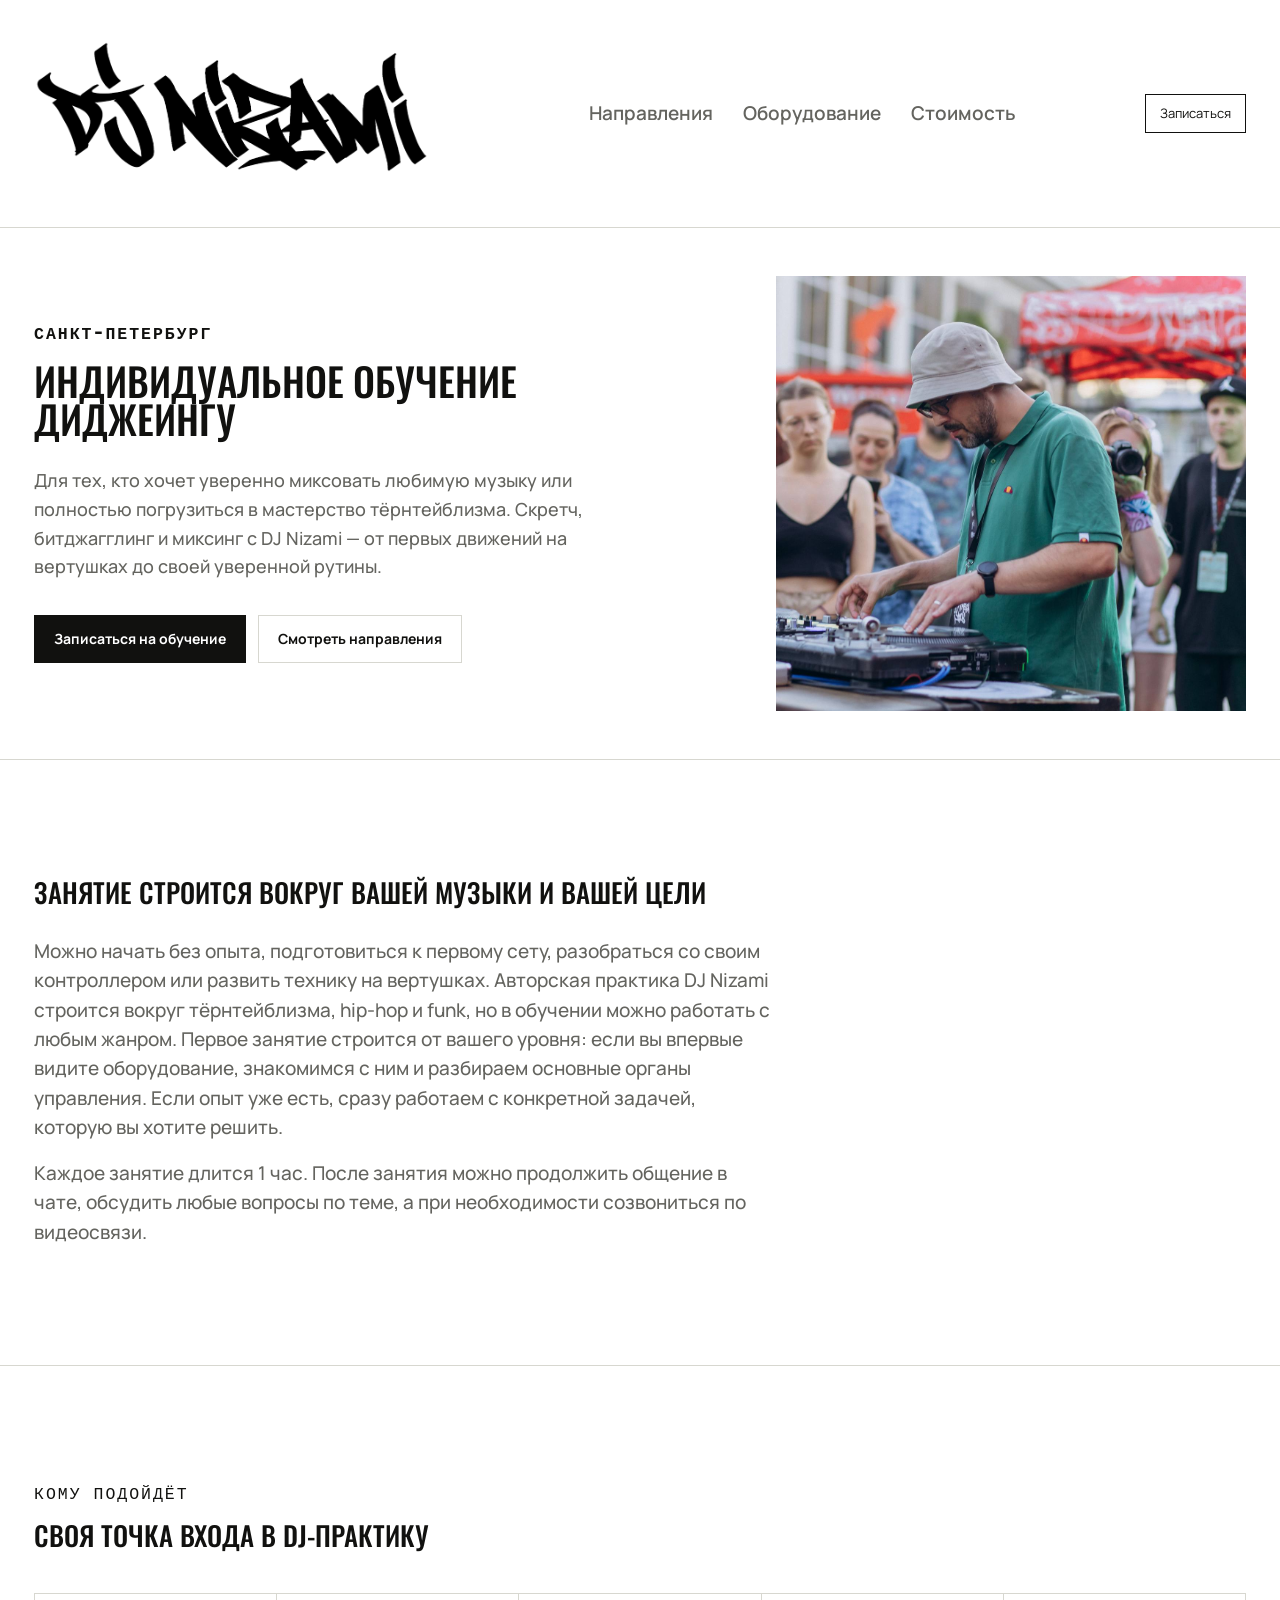
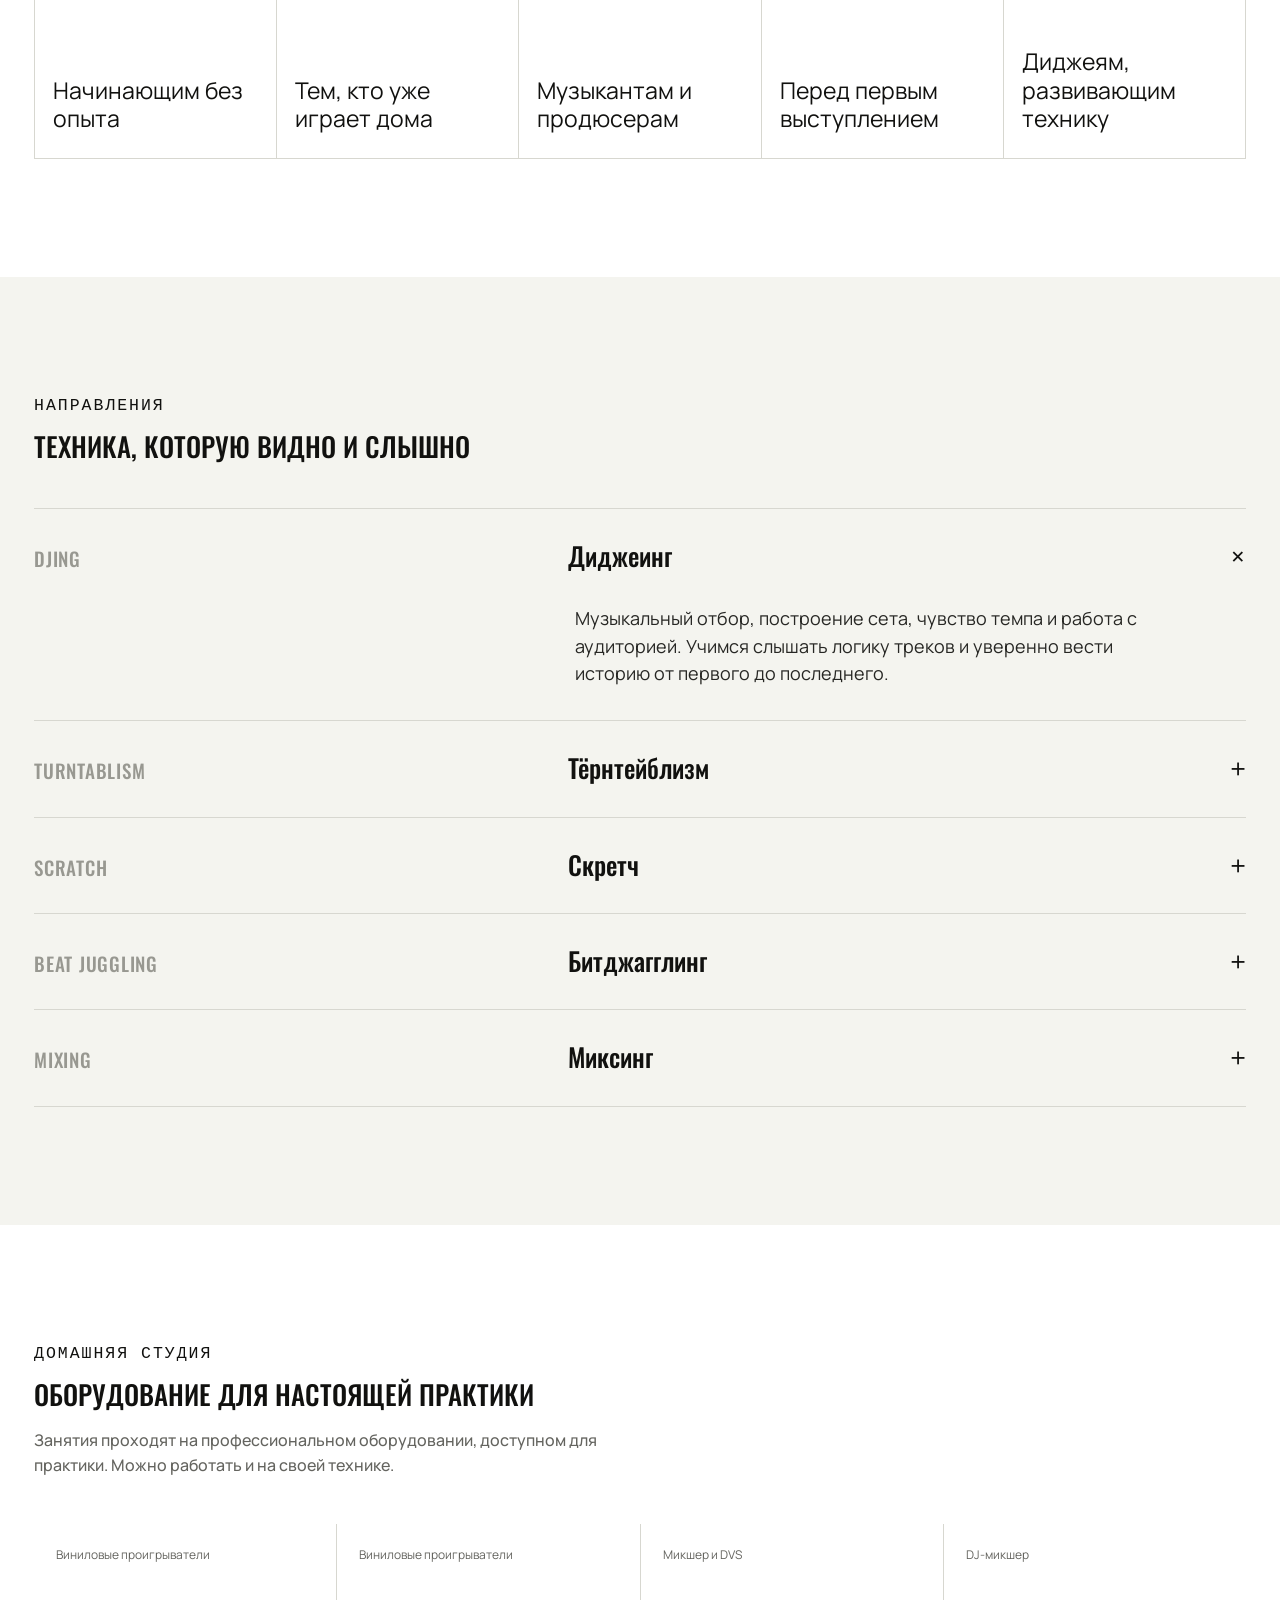
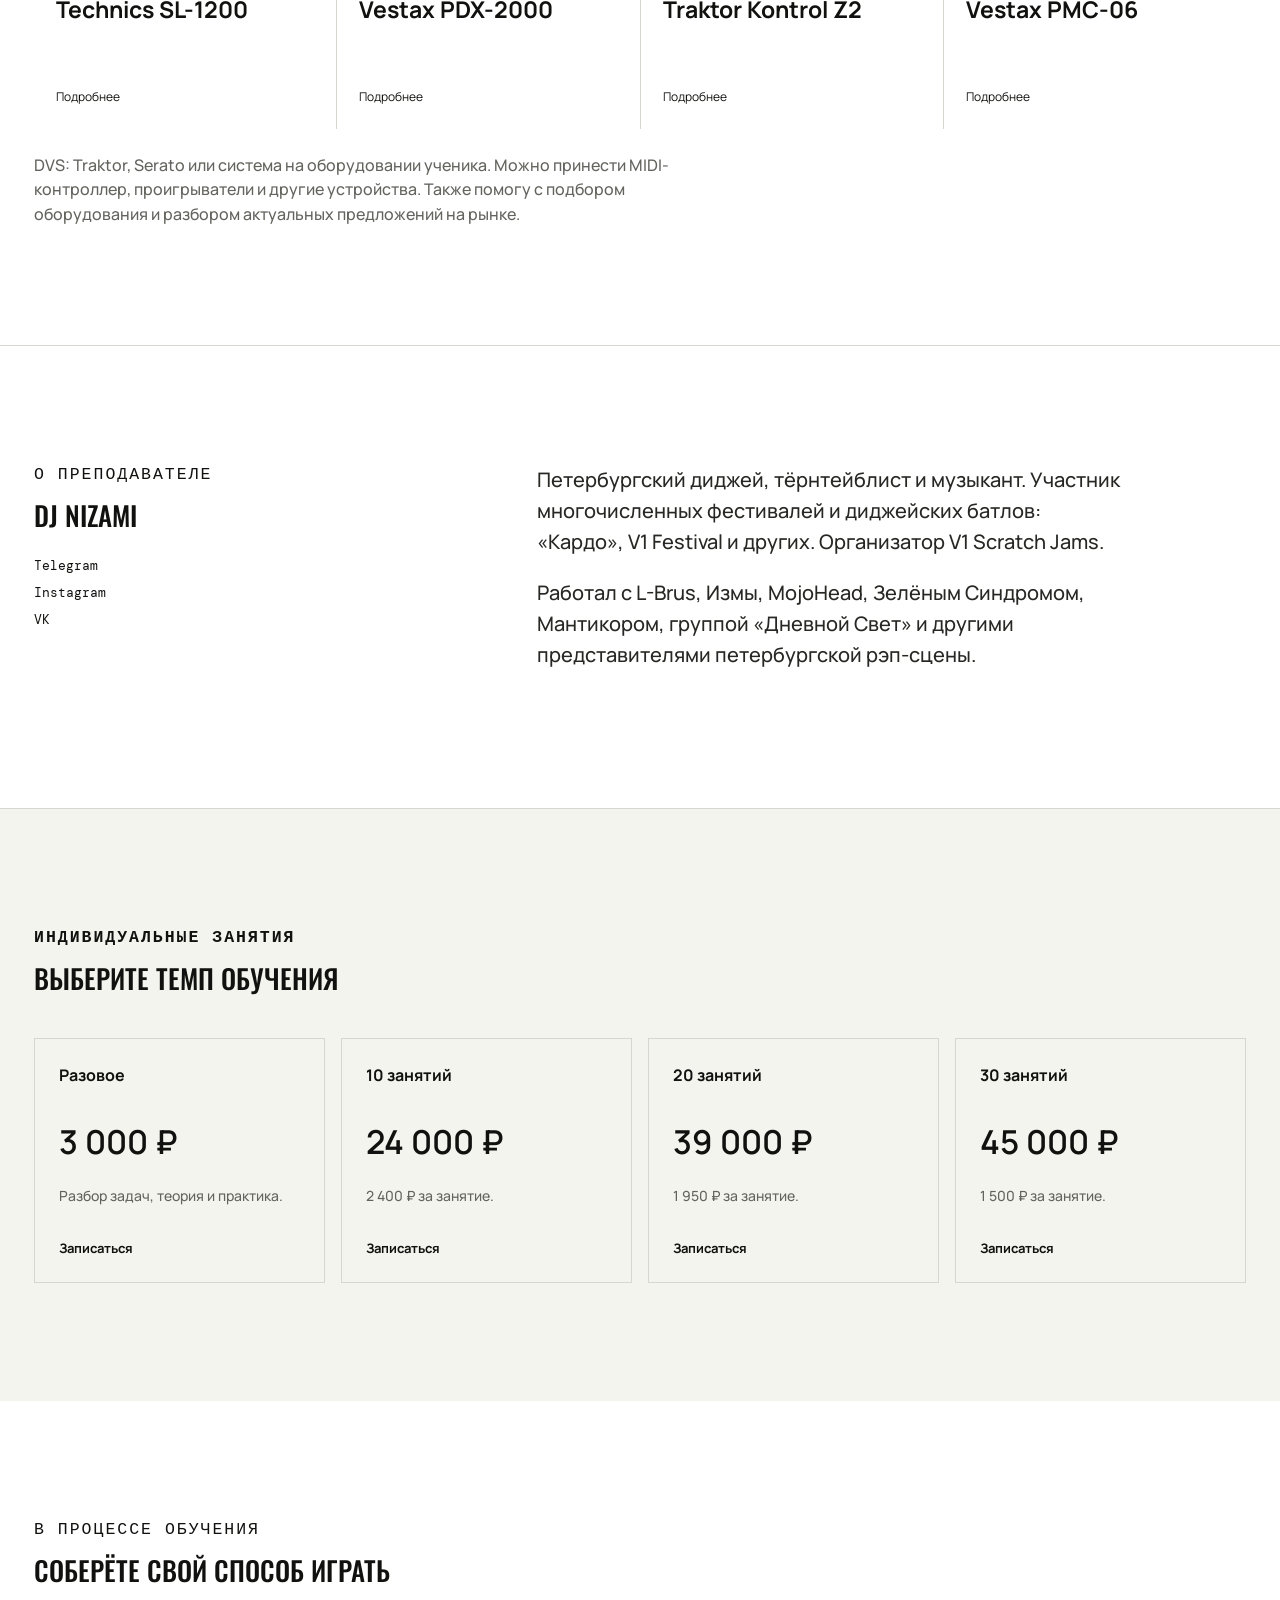
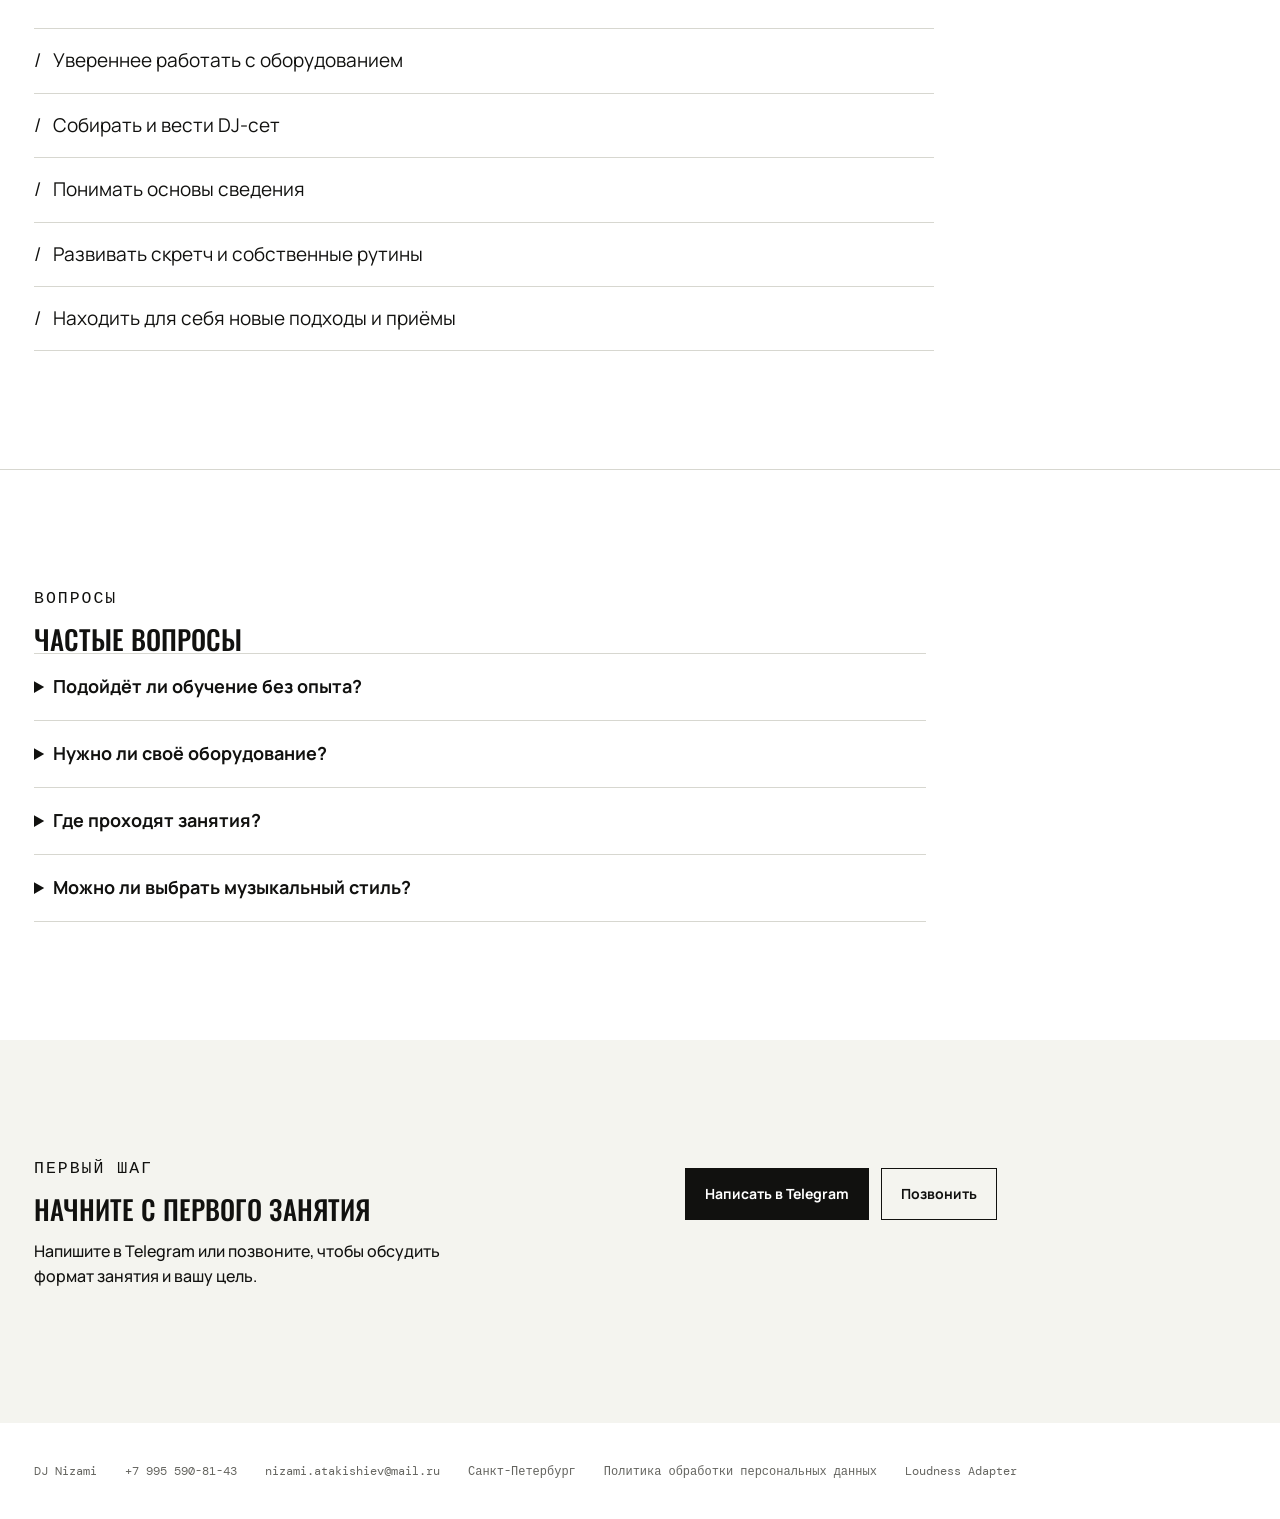
==== index.html @ 08cac877 "Automate Reg.ru deployment and simplify carousel" ====
<!doctype html>
<html lang="ru">
<head>
  <meta charset="utf-8">
  <meta name="viewport" content="width=device-width, initial-scale=1">
  <meta name="description" content="Индивидуальное обучение диджеингу в Санкт-Петербурге: тёрнтейблизм, скретч, битджагглинг и миксинг с DJ Nizami.">
  <link rel="canonical" href="https://djnizami.ru/">
  <link rel="icon" type="image/png" href="/assets/logo-transparent-black.png?v=20260716">
  <link rel="shortcut icon" type="image/png" href="/assets/logo-transparent-black.png?v=20260716">
  <link rel="apple-touch-icon" href="/assets/logo-transparent-black.png?v=20260716">
  <meta name="theme-color" content="#ffffff">
  <meta property="og:type" content="website">
  <meta property="og:locale" content="ru_RU">
  <meta property="og:site_name" content="DJ Nizami">
  <meta property="og:url" content="https://djnizami.ru/">
  <meta property="og:title" content="DJ Nizami — обучение диджеингу">
  <meta property="og:description" content="Индивидуальные занятия с профессионалом.">
  <meta property="og:image" content="https://djnizami.ru/assets/portrait-dj-nizami.jpg">
  <meta name="twitter:card" content="summary_large_image">
  <meta name="twitter:title" content="DJ Nizami — обучение диджеингу">
  <meta name="twitter:description" content="Индивидуальные занятия с профессионалом.">
  <meta name="twitter:image" content="https://djnizami.ru/assets/portrait-dj-nizami.jpg">
  <title>DJ Nizami — обучение диджеингу в Санкт-Петербурге</title>
  <script type="application/ld+json">
    {
      "@context": "https://schema.org",
      "@type": "LocalBusiness",
      "@id": "https://djnizami.ru/#business",
      "name": "DJ Nizami",
      "url": "https://djnizami.ru/",
      "image": "https://djnizami.ru/assets/portrait-dj-nizami.jpg",
      "logo": "https://djnizami.ru/assets/logo-transparent-black.png",
      "areaServed": {
        "@type": "City",
        "name": "\u0421\u0430\u043d\u043a\u0442-\u041f\u0435\u0442\u0435\u0440\u0431\u0443\u0440\u0433"
      },
      "description": "Индивидуальное обучение диджеингу в Санкт-Петербурге.",
      "telephone": "+79955908143",
      "email": "nizami.atakishiev@mail.ru",
      "contactPoint": {
        "@type": "ContactPoint",
        "telephone": "+79955908143",
        "contactType": "\u0437\u0430\u043f\u0438\u0441\u044c \u043d\u0430 \u043e\u0431\u0443\u0447\u0435\u043d\u0438\u0435",
        "availableLanguage": "ru",
        "url": "https://djnizami.ru/#request"
      },
      "sameAs": [
        "https://t.me/djnizami",
        "https://instagram.com/djnizami",
        "https://vk.com/djnizami"
      ]
    }
  </script>
  <script type="application/ld+json">
    {
      "@context": "https://schema.org",
      "@type": "FAQPage",
      "mainEntity": [
        {
          "@type": "Question",
          "name": "Подойдёт ли обучение без опыта?",
          "acceptedAnswer": {
            "@type": "Answer",
            "text": "Да. Первое занятие строится с учётом вашей стартовой точки."
          }
        },
        {
          "@type": "Question",
          "name": "Нужно ли своё оборудование?",
          "acceptedAnswer": {
            "@type": "Answer",
            "text": "Нет, в студии есть виниловые проигрыватели и микшеры. Но можно принести и свою технику."
          }
        },
        {
          "@type": "Question",
          "name": "Где проходят занятия?",
          "acceptedAnswer": {
            "@type": "Answer",
            "text": "Занятия проходят в Санкт-Петербурге. Детали согласуем перед записью."
          }
        },
        {
          "@type": "Question",
          "name": "Можно ли выбрать музыкальный стиль?",
          "acceptedAnswer": {
            "@type": "Answer",
            "text": "Да. Хотя авторская практика связана с hip-hop и funk, на занятиях можно работать с любым жанром."
          }
        }
      ]
    }
  </script>
  <link rel="stylesheet" href="styles.css?v=20260716-2">
</head>
<body>
  <a class="skip-link" href="#main">Перейти к содержанию</a>
  <header class="site-header">
    <a class="brand" href="#top" aria-label="DJ Nizami, в начало страницы"><img src="assets/logo-transparent-black.png?v=header-20260716-2" alt="DJ Nizami"></a>
    <nav aria-label="Основная навигация">
      <a href="#directions">Направления</a>
      <a href="#equipment">Оборудование</a>
      <a href="#prices">Стоимость</a>
    </nav>
    <a class="header-cta" href="#request">Записаться</a>
  </header>

  <main id="main">
    <section class="hero" id="top" aria-labelledby="hero-title">
      <div class="hero-copy">
        <p class="eyebrow hero-location">Санкт-Петербург</p>
        <h1 id="hero-title">Индивидуальное обучение диджеингу</h1>
        <p class="hero-lead">Для тех, кто хочет уверенно миксовать любимую музыку или полностью погрузиться в мастерство тёрнтейблизма. Скретч, битджагглинг и миксинг с DJ Nizami — от первых движений на вертушках до своей уверенной рутины.</p>
        <div class="actions">
          <a class="button button-primary" href="#request">Записаться на обучение</a>
          <a class="button button-secondary" href="#directions">Смотреть направления</a>
        </div>
      </div>
      <figure class="hero-portrait hero-carousel" aria-label="Фотографии DJ Nizami за работой" tabindex="0">
        <div class="hero-carousel-track">
          <img class="hero-slide is-active" src="assets/portrait-dj-nizami.jpg" alt="Портрет DJ Nizami" fetchpriority="high">
          <img class="hero-slide" src="assets/hero-dj-nizami-01.png" alt="DJ Nizami выступает за проигрывателями" loading="lazy" aria-hidden="true">
          <img class="hero-slide" src="assets/hero-dj-nizami-05.jpg" alt="DJ Nizami за двумя проигрывателями и микшером" loading="lazy" aria-hidden="true">
          <img class="hero-slide" src="assets/hero-dj-nizami-02.png" alt="DJ Nizami за диджейским оборудованием" loading="lazy" aria-hidden="true">
          <img class="hero-slide" src="assets/hero-dj-nizami-06.png" alt="DJ Nizami играет на виниловых проигрывателях" loading="lazy" aria-hidden="true">
          <img class="hero-slide" src="assets/hero-dj-nizami-03.png" alt="DJ Nizami выступает на фестивале" loading="lazy" aria-hidden="true">
          <img class="hero-slide" src="assets/hero-dj-nizami-09.jpg" alt="DJ Nizami за микшером и проигрывателями в клубе" loading="lazy" aria-hidden="true">
          <img class="hero-slide" src="assets/hero-dj-nizami-04.png" alt="DJ Nizami играет винил перед аудиторией" loading="lazy" aria-hidden="true">
          <img class="hero-slide" src="assets/hero-dj-nizami-08.jpg" alt="DJ Nizami за ноутбуком, микшером и проигрывателями" loading="lazy" aria-hidden="true">

          <img class="hero-slide" src="assets/hero-dj-nizami-07.jpg" alt="DJ Nizami за диджейским пультом в клубе" loading="lazy" aria-hidden="true">
        </div>
      </figure>
    </section>

    <section class="intro section" aria-labelledby="intro-title">
      
      <h2 id="intro-title">Занятие строится вокруг вашей музыки и вашей цели</h2>
      <p>Можно начать без опыта, подготовиться к первому сету, разобраться со своим контроллером или развить технику на вертушках. Авторская практика DJ Nizami строится вокруг тёрнтейблизма, hip-hop и funk, но в обучении можно работать с любым жанром. Первое занятие строится от вашего уровня: если вы впервые видите оборудование, знакомимся с ним и разбираем основные органы управления. Если опыт уже есть, сразу работаем с конкретной задачей, которую вы хотите решить.</p><p>Каждое занятие длится 1 час. После занятия можно продолжить общение в чате, обсудить любые вопросы по теме, а при необходимости созвониться по видеосвязи.</p>
    </section>

    <section class="audience section" aria-labelledby="audience-title">
      <div class="section-heading"><p class="eyebrow">Кому подойдёт</p><h2 id="audience-title">Своя точка входа в DJ-практику</h2></div>
      <ul class="audience-grid">
        <li>Начинающим без опыта</li><li>Тем, кто уже играет дома</li><li>Музыкантам и продюсерам</li><li>Перед первым выступлением</li><li>Диджеям, развивающим технику</li>
      </ul>
    </section>

    <section class="directions section" id="directions" aria-labelledby="directions-title">
      <div class="section-heading"><p class="eyebrow">Направления</p><h2 id="directions-title">Техника, которую видно и слышно</h2></div>
      <div class="direction-list">
        <article class="direction is-active">
          <button class="direction-toggle" type="button" aria-expanded="true"><span class="direction-en">DJING</span><span class="direction-ru">Диджеинг</span><span class="toggle-mark" aria-hidden="true">+</span></button>
          <div class="direction-body"><p>Музыкальный отбор, построение сета, чувство темпа и работа с аудиторией. Учимся слышать логику треков и уверенно вести историю от первого до последнего.</p></div>
        </article>
        <article class="direction has-video">
          <button class="direction-toggle" type="button" aria-expanded="false"><span class="direction-en">TURNTABLISM</span><span class="direction-ru">Тёрнтейблизм</span><span class="toggle-mark" aria-hidden="true">+</span></button>
          <div class="direction-body direction-media"><p>Подход, в котором проигрыватели и микшер становятся инструментом живого исполнения. Работа с пластинкой, фейдером, ритмом и собственным почерком.</p><iframe src="https://rutube.ru/play/embed/26ecca52fcd74cde586143cfe38fbb86/" title="Пример тёрнтейблизма от DJ Nizami" loading="lazy" allow="clipboard-write; autoplay" allowfullscreen></iframe></div>
        </article>
        <article class="direction">
          <button class="direction-toggle" type="button" aria-expanded="false"><span class="direction-en">SCRATCH</span><span class="direction-ru">Скретч</span><span class="toggle-mark" aria-hidden="true">+</span></button>
          <div class="direction-body"><p>Управление звуком движением пластинки и кроссфейдера: от чистой базы до выразительных комбинаций, которые органично звучат в музыке.</p></div>
        </article>
        <article class="direction">
          <button class="direction-toggle" type="button" aria-expanded="false"><span class="direction-en">BEAT JUGGLING</span><span class="direction-ru">Битджагглинг</span><span class="toggle-mark" aria-hidden="true">+</span></button>
          <div class="direction-body"><p>Сборка нового ритма из двух копий записи. Лупы, акценты, перестановка фраз и чувство рисунка, который можно сыграть руками.</p></div>
        </article>
        <article class="direction has-video">
          <button class="direction-toggle" type="button" aria-expanded="false"><span class="direction-en">MIXING</span><span class="direction-ru">Миксинг</span><span class="toggle-mark" aria-hidden="true">+</span></button>
          <div class="direction-body direction-media"><p>Точные и музыкальные переходы между треками: синхронизация, фразировка, эквализация и динамика сета.</p><iframe src="https://rutube.ru/play/embed/db1e8961c2b7a7fbd7297ec2999d8719/" title="Пример миксинга от DJ Nizami" loading="lazy" allow="clipboard-write; autoplay" allowfullscreen></iframe></div>
        </article>
      </div>
    </section>

    <section class="equipment section" id="equipment" aria-labelledby="equipment-title">
      <div class="section-heading"><p class="eyebrow">Домашняя студия</p><h2 id="equipment-title">Оборудование для настоящей практики</h2><p>Занятия проходят на профессиональном оборудовании, доступном для практики. Можно работать и на своей технике.</p></div>
      <div class="equipment-grid">
        <button class="equipment-card" data-device="technics" type="button"><span>Виниловые проигрыватели</span><strong>Technics SL-1200</strong><i>Подробнее</i><span class="equipment-preview"><img src="assets/technics-sl-1200.jpg" alt="Виниловый проигрыватель Technics SL-1200"></span></button>
        <button class="equipment-card" data-device="vestax-deck" type="button"><span>Виниловые проигрыватели</span><strong>Vestax PDX-2000</strong><i>Подробнее</i><span class="equipment-preview"><img src="assets/vestax-pdx-2000.webp" alt="Виниловый проигрыватель Vestax PDX-2000"></span></button>
        <button class="equipment-card" data-device="z2" type="button"><span>Микшер и DVS</span><strong>Traktor Kontrol Z2</strong><i>Подробнее</i><span class="equipment-preview"><img src="assets/traktor-kontrol-z2.jpg" alt="Микшер Traktor Kontrol Z2"></span></button>
        <button class="equipment-card" data-device="pmc" type="button"><span>DJ-микшер</span><strong>Vestax PMC-06</strong><i>Подробнее</i><span class="equipment-preview"><img src="assets/vestax-pmc-06.jpg" alt="DJ-микшер Vestax PMC-06"></span></button>
      </div>
      <p class="equipment-note">DVS: Traktor, Serato или система на оборудовании ученика. Можно принести MIDI-контроллер, проигрыватели и другие устройства. Также помогу с подбором оборудования и разбором актуальных предложений на рынке.</p>
    </section>

    <section class="teacher section" aria-labelledby="teacher-title">
      <div class="teacher-aside"><p class="eyebrow">О преподавателе</p><h2 id="teacher-title">DJ Nizami</h2><div class="socials"><a href="https://t.me/djnizami" target="_blank" rel="noreferrer">Telegram</a><a href="https://instagram.com/djnizami" target="_blank" rel="noreferrer">Instagram</a><a href="https://vk.com/djnizami" target="_blank" rel="noreferrer">VK</a></div></div>
      <div class="teacher-copy"><p>Петербургский диджей, тёрнтейблист и музыкант. Участник многочисленных фестивалей и диджейских батлов: «Кардо», V1 Festival и других. Организатор V1 Scratch Jams.</p><p>Работал с L-Brus, Измы, MojoHead, Зелёным Синдромом, Мантикором, группой «Дневной Свет» и другими представителями петербургской рэп-сцены.</p></div>
    </section>

    <section class="prices section" id="prices" aria-labelledby="prices-title">
      <div class="section-heading"><p class="eyebrow price-label">Индивидуальные занятия</p><h2 id="prices-title">Выберите темп обучения</h2></div>
      <div class="price-grid">
        <article><h3>Разовое</h3><p class="price">3 000 ₽</p><p>Разбор задач, теория и практика.</p><a href="#request">Записаться</a></article>
        <article><h3>10 занятий</h3><p class="price">24 000 ₽</p><p>2 400 ₽ за занятие.</p><a href="#request">Записаться</a></article>
        <article><h3>20 занятий</h3><p class="price">39 000 ₽</p><p>1 950 ₽ за занятие.</p><a href="#request">Записаться</a></article>
        <article><h3>30 занятий</h3><p class="price">45 000 ₽</p><p>1 500 ₽ за занятие.</p><a href="#request">Записаться</a></article>
      </div>
    </section>

    <section class="results section" aria-labelledby="results-title"><p class="eyebrow">В процессе обучения</p><h2 id="results-title">Соберёте свой способ играть</h2><ul><li>Увереннее работать с оборудованием</li><li>Собирать и вести DJ-сет</li><li>Понимать основы сведения</li><li>Развивать скретч и собственные рутины</li><li>Находить для себя новые подходы и приёмы</li></ul></section>

    <section class="faq section" aria-labelledby="faq-title"><p class="eyebrow">Вопросы</p><h2 id="faq-title">Частые вопросы</h2><details><summary>Подойдёт ли обучение без опыта?</summary><p>Да. Первое занятие строится с учётом вашей стартовой точки.</p></details><details><summary>Нужно ли своё оборудование?</summary><p>Нет, в студии есть виниловые проигрыватели и микшеры. Но можно принести и свою технику.</p></details><details><summary>Где проходят занятия?</summary><p>Занятия проходят в Санкт-Петербурге. Детали согласуем перед записью.</p></details><details><summary>Можно ли выбрать музыкальный стиль?</summary><p>Да. Хотя авторская практика связана с hip-hop и funk, на занятиях можно работать с любым жанром.</p></details></section>

    <section class="request section" id="request" aria-labelledby="request-title">
      <div>
        <p class="eyebrow">Первый шаг</p>
        <h2 id="request-title">Начните с первого занятия</h2>
        <p>Напишите в Telegram или позвоните, чтобы обсудить формат занятия и вашу цель.</p>
      </div>
      <div class="request-actions" aria-label="Связаться с DJ Nizami">
        <a class="button button-primary" href="https://t.me/djnizami" target="_blank" rel="noreferrer">Написать в Telegram</a>
        <a class="button button-secondary" href="tel:+79955908143">Позвонить</a>
      </div>
    </section>
  </main>

  <footer><span>DJ Nizami</span><a href="tel:+79955908143">+7 995 590-81-43</a><a href="mailto:nizami.atakishiev@mail.ru">nizami.atakishiev@mail.ru</a><span>Санкт-Петербург</span><a href="privacy.html">Политика обработки персональных данных</a><a href="https://loudnessadapter.ru" target="_blank" rel="noreferrer">Loudness Adapter</a></footer>
  <dialog id="device-dialog"><button class="dialog-close" type="button" aria-label="Закрыть">×</button><p class="eyebrow" id="dialog-kicker"></p><h2 id="dialog-title"></h2><p id="dialog-text"></p></dialog>
  <button class="back-to-top" type="button" aria-label="Наверх" title="Наверх">↑</button>
  <script src="script.js"></script>
</body>
</html>
---- styles.css ----
:root { --ink:#11110f; --muted:#64645f; --ground:#ffffff; --panel:#f4f4ef; --line:#d7d7d0; --accent:#11110f; --dark:#ffffff; }
* { box-sizing:border-box; }
html { scroll-behavior:smooth; }
body { margin:0; background:var(--ground); color:var(--ink); font:16px/1.55 Manrope,Arial,sans-serif; }
a { color:inherit; text-decoration:none; } button { font:inherit; cursor:pointer; }
.skip-link { position:fixed; left:16px; top:-80px; background:var(--accent); color:#10100e; padding:10px 14px; z-index:99; }.skip-link:focus { top:16px; }
.site-header { height:76px; max-width:1320px; margin:auto; padding:0 34px; display:flex; align-items:center; justify-content:space-between; gap:28px; border-bottom:1px solid var(--line); }.brand { font-weight:800; letter-spacing:.08em; }.site-header nav { display:flex; gap:30px; color:var(--muted); font-size:19px; line-height:1; font-weight:800; }.site-header nav a:hover,.socials a:hover,footer a:hover { color:var(--accent); }.header-cta { border:1px solid var(--accent); color:var(--accent); padding:8px 14px; font-size:13px; }
.hero,.section,footer { max-width:1320px; margin:auto; padding-left:34px; padding-right:34px; }.hero { min-height:670px; display:grid; grid-template-columns:1fr minmax(320px, .8fr); align-items:stretch; border-bottom:1px solid var(--line); }.hero-copy { align-self:center; max-width:720px; padding:64px 55px 64px 0; }.eyebrow { margin:0 0 16px; font:500 11px/1.25 'DM Mono',monospace; letter-spacing:.12em; text-transform:uppercase; color:var(--accent); }.hero h1 { font-size:clamp(44px,6.1vw,88px); line-height:.99; letter-spacing:0; margin:0; max-width:700px; }.hero-lead { font-size:18px; line-height:1.6; color:var(--muted); max-width:600px; margin:28px 0 34px; }.actions { display:flex; gap:12px; flex-wrap:wrap; }.button { min-height:48px; display:inline-flex; align-items:center; justify-content:center; padding:12px 19px; font-size:14px; font-weight:700; }.button-primary { background:var(--accent); color:#ffffff; border:1px solid var(--accent); }.button-secondary { border:1px solid var(--line); }.hero-portrait { margin:0; min-height:100%; position:relative; overflow:hidden; border-left:1px solid var(--line); }.hero-portrait img { display:block; height:100%; width:100%; object-fit:cover; filter:grayscale(.35) contrast(1.06); }.hero-portrait figcaption { position:absolute; left:18px; bottom:18px; font:11px 'DM Mono',monospace; color:#fff; }
.section { padding-top:118px; padding-bottom:118px; }.intro { max-width:930px; margin-left:max(0px, calc((100vw - 1320px)/2)); }.intro h2,.section h2 { margin:0; font-size:clamp(32px,4.2vw,59px); line-height:1.06; max-width:920px; }.intro > p { max-width:740px; margin:30px 0 0; font-size:19px; color:var(--muted); }.intro > p + p { margin-top:16px; }.section-heading > p:last-child { max-width:580px; color:var(--muted); margin:20px 0 0; }
.audience { border-top:1px solid var(--line); }.audience-grid { list-style:none; display:grid; padding:0; margin:44px 0 0; grid-template-columns:repeat(5,1fr); border-top:1px solid var(--line); border-left:1px solid var(--line); }.audience-grid li { padding:25px 18px; min-height:165px; border-right:1px solid var(--line); border-bottom:1px solid var(--line); font-size:23px; line-height:1.25; display:flex; align-items:flex-end; }
.directions { background:var(--panel); max-width:none; padding-left:max(34px, calc((100vw - 1320px)/2 + 34px)); padding-right:max(34px, calc((100vw - 1320px)/2 + 34px)); }.direction-list { margin-top:48px; border-top:1px solid var(--line); }.direction { border-bottom:1px solid var(--line); transition:background .25s ease; }.direction-toggle { color:inherit; border:0; background:none; padding:26px 0; width:100%; text-align:left; display:grid; grid-template-columns:minmax(130px,.8fr) minmax(180px,1fr) auto; align-items:baseline; gap:20px; }.direction-en { color:#989891; font-size:clamp(20px,3vw,38px); font-weight:800; letter-spacing:.04em; }.direction-ru { font-size:clamp(27px,4vw,54px); font-weight:700; }.toggle-mark { font-size:28px; color:var(--accent); transition:transform .25s; }.direction.is-active .toggle-mark { transform:rotate(45deg); }.direction-body { display:grid; grid-template-columns:minmax(130px,.8fr) minmax(180px,1fr) auto; gap:20px; max-height:0; overflow:hidden; opacity:0; transition:max-height .4s ease, opacity .25s ease, padding .3s ease; }.direction.is-active .direction-body { max-height:640px; opacity:1; padding:0 0 32px; }.direction-body p { margin:0; grid-column:2; max-width:580px; font-size:18px; color:#272724; }.direction-media video,.direction-media iframe { grid-column:3; grid-row:1; width:min(380px,28vw); aspect-ratio:16 / 9; height:auto; max-height:220px; border:0; border-radius:8px; background:#000; }
.equipment { border-bottom:1px solid var(--line); }.equipment-grid { display:grid; grid-template-columns:repeat(4,1fr); gap:1px; background:var(--line); margin-top:46px; }.equipment-card { border:0; background:var(--dark); color:var(--ink); min-height:205px; text-align:left; padding:22px; display:flex; flex-direction:column; align-items:flex-start; }.equipment-card:hover { background:#ecece6; }.equipment-card span,.equipment-card i { color:var(--muted); font-size:12px; font-style:normal; }.equipment-card strong { font-size:23px; line-height:1.15; margin-top:32px; }.equipment-card i { margin-top:auto; color:var(--accent); }.equipment-note { max-width:700px; color:var(--muted); margin:24px 0 0; }
.teacher { display:grid; grid-template-columns:.8fr 1.2fr; gap:30px; border-bottom:1px solid var(--line); }.teacher-copy { max-width:590px; font-size:20px; color:#272724; }.teacher-copy p:first-child { margin-top:0; }.socials { display:flex; flex-wrap:wrap; gap:18px; margin-top:28px; font:13px 'DM Mono',monospace; color:var(--accent); }
.prices { background:var(--panel); max-width:none; padding-left:max(34px, calc((100vw - 1320px)/2 + 34px)); padding-right:max(34px, calc((100vw - 1320px)/2 + 34px)); }.price-grid { display:grid; grid-template-columns:repeat(4,1fr); margin-top:46px; gap:16px; }.price-grid article { min-height:245px; border:1px solid var(--line); padding:24px; display:flex; flex-direction:column; }.price-grid h3 { margin:0; font-size:16px; }.price { margin:28px 0 4px; color:var(--accent); font-size:33px; font-weight:800; }.price-grid article > p:last-of-type { color:var(--muted); font-size:14px; }.price-grid a { margin-top:auto; color:var(--accent); font-size:13px; font-weight:700; }
.results { border-bottom:1px solid var(--line); }.results ul { list-style:none; padding:0; margin:44px 0 0; max-width:900px; }.results li { border-top:1px solid var(--line); padding:17px 0; font-size:19px; }.results li:last-child { border-bottom:1px solid var(--line); }.results li::before { content:'/'; color:var(--accent); margin-right:12px; }.faq { max-width:960px; margin-left:max(0px, calc((100vw - 1320px)/2)); }.faq details { border-top:1px solid var(--line); padding:19px 0; }.faq details:last-child { border-bottom:1px solid var(--line); }.faq summary { cursor:pointer; font-size:18px; font-weight:700; }.faq details p { max-width:680px; color:var(--muted); margin:15px 0 4px; }
.request { background:#f4f4ef; color:#11110f; max-width:none; padding-left:max(34px, calc((100vw - 1320px)/2 + 34px)); padding-right:max(34px, calc((100vw - 1320px)/2 + 34px)); display:grid; grid-template-columns:1fr 1fr; gap:90px; }.request .eyebrow { color:#11110f; }.request h2 { max-width:550px; }.request > div > p:last-child { max-width:450px; }.request-actions { display:flex; flex-wrap:wrap; align-self:start; gap:12px; padding-top:10px; }.request-actions .button { min-height:52px; margin:0; }.request .button-primary { background:#11110f; color:#ffffff; border-color:#11110f; }.request .button-secondary { background:transparent; color:#11110f; border-color:#11110f; }
footer { min-height:96px; display:flex; flex-wrap:wrap; align-items:center; gap:13px 28px; color:var(--muted); font:12px 'DM Mono',monospace; }.dialog-close { position:absolute; right:16px; top:12px; background:none; color:var(--ink); border:0; font-size:32px; }.dialog-close:focus-visible,.direction-toggle:focus-visible,.equipment-card:focus-visible,a:focus-visible,button:focus-visible,summary:focus-visible { outline:2px solid var(--accent); outline-offset:4px; }dialog { max-width:610px; border:1px solid var(--line); background:#ffffff; color:var(--ink); padding:42px; }dialog::backdrop { background:rgba(0,0,0,.72); }dialog h2 { margin:0 0 18px; font-size:34px; }dialog p { color:#272724; }dialog #dialog-skills { color:var(--accent); }
@media (max-width:800px) { .site-header { padding:0 18px; height:65px; }.site-header nav { display:none; }.hero,.section,footer { padding-left:18px; padding-right:18px; }.hero { grid-template-columns:1fr; min-height:auto; }.hero-copy { padding:68px 0 40px; }.hero h1 { font-size:50px; }.hero-portrait { min-height:375px; border-left:0; border-top:1px solid var(--line); }.section { padding-top:76px; padding-bottom:76px; }.intro { margin-left:0; }.intro > p,.direction-body p { font-size:17px; }.audience-grid { grid-template-columns:1fr 1fr; }.audience-grid li { min-height:100px; }.directions,.prices,.request { padding-left:18px; padding-right:18px; }.direction-toggle { grid-template-columns:1fr auto; gap:8px; }.direction-en { grid-column:1; grid-row:1; font-size:20px; }.direction-ru { grid-column:1; grid-row:2; }.toggle-mark { grid-column:2; grid-row:1 / span 2; }.direction-body { display:block; }.direction.is-active .direction-body { padding-bottom:25px; }.direction-media video,.direction-media iframe { width:100%; max-height:none; margin-top:20px; }.equipment-grid,.price-grid { grid-template-columns:1fr 1fr; }.teacher,.request { grid-template-columns:1fr; gap:35px; }.teacher-copy { font-size:18px; }.faq { margin-left:0; }.request { padding-top:76px; padding-bottom:76px; }.request h2 { font-size:42px; }.request-actions { width:100%; padding-top:0; }.request-actions .button { width:100%; min-height:56px; }.hero-lead { font-size:17px; } }
@media (max-width:440px) { .header-cta { padding:7px 10px; }.brand { font-size:14px; }.equipment-grid,.price-grid { grid-template-columns:1fr; }.audience-grid { grid-template-columns:1fr; }.hero h1 { font-size:44px; } }
@media (prefers-reduced-motion: reduce) { *,*::before,*::after { scroll-behavior:auto!important; transition:none!important; } }
.js .section, .js .hero-portrait, .js .equipment-card { opacity:0; transform:translateY(18px); transition:opacity .55s ease, transform .55s ease; }
.js .is-visible { opacity:1; transform:translateY(0); }
.equipment-card { transition:background .2s ease, opacity .55s ease, transform .55s ease; }

/* Compact hero layout: text and portrait always occupy separate columns. */
.site-header { height:228px; }
.brand { display:flex; align-items:center; width:425px; height:210px; }
.brand img { display:block; width:100%; height:100%; object-fit:contain; object-position:left center; }
.hero { min-height:0; grid-template-columns:minmax(0, 1.08fr) minmax(330px, .92fr); column-gap:clamp(36px, 6vw, 104px); padding-top:48px; padding-bottom:48px; }
.hero-copy { padding:42px 0; }
.hero-portrait { width:100%; max-width:470px; min-height:0; height:auto; aspect-ratio:1.08 / 1; justify-self:end; align-self:center; border:0; background:#f4f4ef; }
.hero-portrait img { object-fit:contain; object-position:center; filter:grayscale(.12) brightness(1.18) contrast(.98); }
.hero-portrait figcaption { display:none; }
@media (max-width:800px) {
  .site-header { height:136px; }
  .brand { width:245px; height:121px; }
  .header-cta { display:none; }
  .hero { grid-template-columns:1fr; gap:26px; padding-top:26px; padding-bottom:38px; }
  .hero-copy { padding:28px 0 0; }
  .hero-portrait { width:min(100%, 460px); justify-self:start; aspect-ratio:1 / .95; border:0; }
}
.back-to-top { position:fixed; right:22px; bottom:22px; z-index:10; width:46px; height:46px; border:1px solid #11110f; background:#ffffff; color:#11110f; font-size:24px; line-height:1; opacity:0; pointer-events:none; transform:translateY(10px); transition:opacity .2s ease, transform .2s ease, background .2s ease, color .2s ease; }
.back-to-top.is-visible { opacity:1; pointer-events:auto; transform:translateY(0); }
.back-to-top:hover { background:#11110f; color:#ffffff; }
@media (max-width:800px) { .back-to-top { right:16px; bottom:16px; } }

.hero-location { font-weight:800; }

.price-label { font-weight:800; }

.teacher-aside .socials { flex-direction:column; align-items:flex-start; gap:10px; margin-top:28px; }

@media (min-width:801px) and (max-width:1150px) { .site-header nav { gap:20px; font-size:17px; } }

.equipment-card { position:relative; overflow:visible; }
.equipment-preview { position:absolute; z-index:3; left:16px; right:16px; bottom:calc(100% + 14px); height:168px; display:block; overflow:hidden; border:1px solid #11110f; background:#ffffff; box-shadow:7px 7px 0 #11110f; opacity:0; pointer-events:none; transform:translateY(12px) scale(.97); transition:opacity .2s ease, transform .2s ease; }
.equipment-preview img { width:100%; height:100%; display:block; object-fit:cover; }
.equipment-card:hover .equipment-preview, .equipment-card:focus-visible .equipment-preview { opacity:1; transform:translateY(0) scale(1); }
@media (hover:none) { .equipment-preview { display:none; } }

.hero h1, .section h2, .intro h2, .teacher h2, .request h2, .direction-ru, .direction-en { font-family:Oswald, Arial Narrow, Arial, sans-serif; font-weight:700; }
.hero h1, .section h2, .intro h2, .teacher h2, .request h2 { text-transform:uppercase; }

.hero h1, .section h2, .intro h2, .teacher h2, .request h2, .direction-ru, .direction-en { font-weight:500; }
.site-header nav, .hero-location, .price-label { font-weight:600; }
.price { font-weight:600; }

.eyebrow { font-size:16.5px; }
.hero h1 { font-size:clamp(22px, 3.05vw, 44px); }
.section h2, .intro h2, .teacher h2, .request h2 { font-size:clamp(16px, 2.1vw, 30px); }
.direction-en { font-size:clamp(10px, 1.5vw, 19px); }
.direction-ru { font-size:clamp(14px, 2vw, 27px); }
@media (max-width:800px) { .hero h1 { font-size:25px; } .request h2 { font-size:21px; } }

.hero-lead,
.intro > p,
.section-heading > p:last-child,
.equipment-note,
.teacher-copy,
.price-grid article > p:last-of-type,
.faq details p,
.request > div > p:last-child { font-weight:500; }
@media (max-width:800px) {
  .equipment-preview {
    display:block;
    position:static;
    width:100%;
    height:154px;
    margin-top:22px;
    border:0;
    box-shadow:none;
    opacity:1;
    pointer-events:auto;
    transform:none;
  }
}
@media (max-width:800px) {
  .audience-grid { display:block; margin-top:30px; border:0; }
  .audience-grid li { display:block; position:relative; min-height:0; padding:0 0 16px 22px; border:0; font-size:18px; line-height:1.35; }
  .audience-grid li::before { content:'•'; position:absolute; left:0; color:var(--accent); }
}
@media (max-width:800px) {
  .directions .section-heading .eyebrow { font-size:15px; }
  .directions .section-heading h2 { font-size:31px; }
  .directions .direction-en { font-size:21px; }
  .directions .direction-ru { font-size:27px; line-height:1.08; }
}
@font-face { font-family: "Manrope"; src: url("assets/fonts/Manrope-Variable.ttf") format("truetype"); font-style: normal; font-weight: 200 800; font-display: swap; }
@font-face { font-family: "Oswald"; src: url("assets/fonts/Oswald-Variable.ttf") format("truetype"); font-style: normal; font-weight: 200 700; font-display: swap; }
@font-face { font-family: "DM Mono"; src: url("assets/fonts/DMMono-Regular.ttf") format("truetype"); font-style: normal; font-weight: 400; font-display: swap; }
@font-face { font-family: "DM Mono"; src: url("assets/fonts/DMMono-Medium.ttf") format("truetype"); font-style: normal; font-weight: 500; font-display: swap; }

.privacy-page { width:min(100% - 36px, 800px); margin:0 auto; padding:64px 0 96px; font-size:18px; line-height:1.6; }
.privacy-page h1 { margin:18px 0 10px; font-size:clamp(34px, 5vw, 58px); line-height:1.02; }
.privacy-page h2 { margin:48px 0 12px; font-size:24px; }
.privacy-page p { max-width:760px; color:#272724; }
.privacy-date { color:var(--muted)!important; font-size:14px; }
.privacy-back { color:var(--accent); font-weight:700; }
/* Header logo keeps its native proportions on mobile browsers. */
.site-header .brand { display:block; width:425px; height:auto; aspect-ratio:3839 / 1896; }
.site-header .brand img { display:block; width:100%; height:auto; max-width:100%; object-fit:initial; object-position:initial; }
@media (max-width:800px) { .site-header .brand { width:245px; height:auto; } }
/* Hero carousel: advances automatically and on photo click. */
.hero-carousel { isolation:isolate; overflow:hidden; background:#f4f4ef; cursor:pointer; }
.hero-carousel-track { position:absolute; inset:0; }
.hero-carousel .hero-slide { position:absolute; inset:0; width:100%; height:100%; object-fit:cover; object-position:center; filter:none; opacity:0; transform:scale(1.025); transition:opacity .32s ease, transform .5s ease; }
.hero-carousel .hero-slide.is-active { opacity:1; transform:scale(1); }
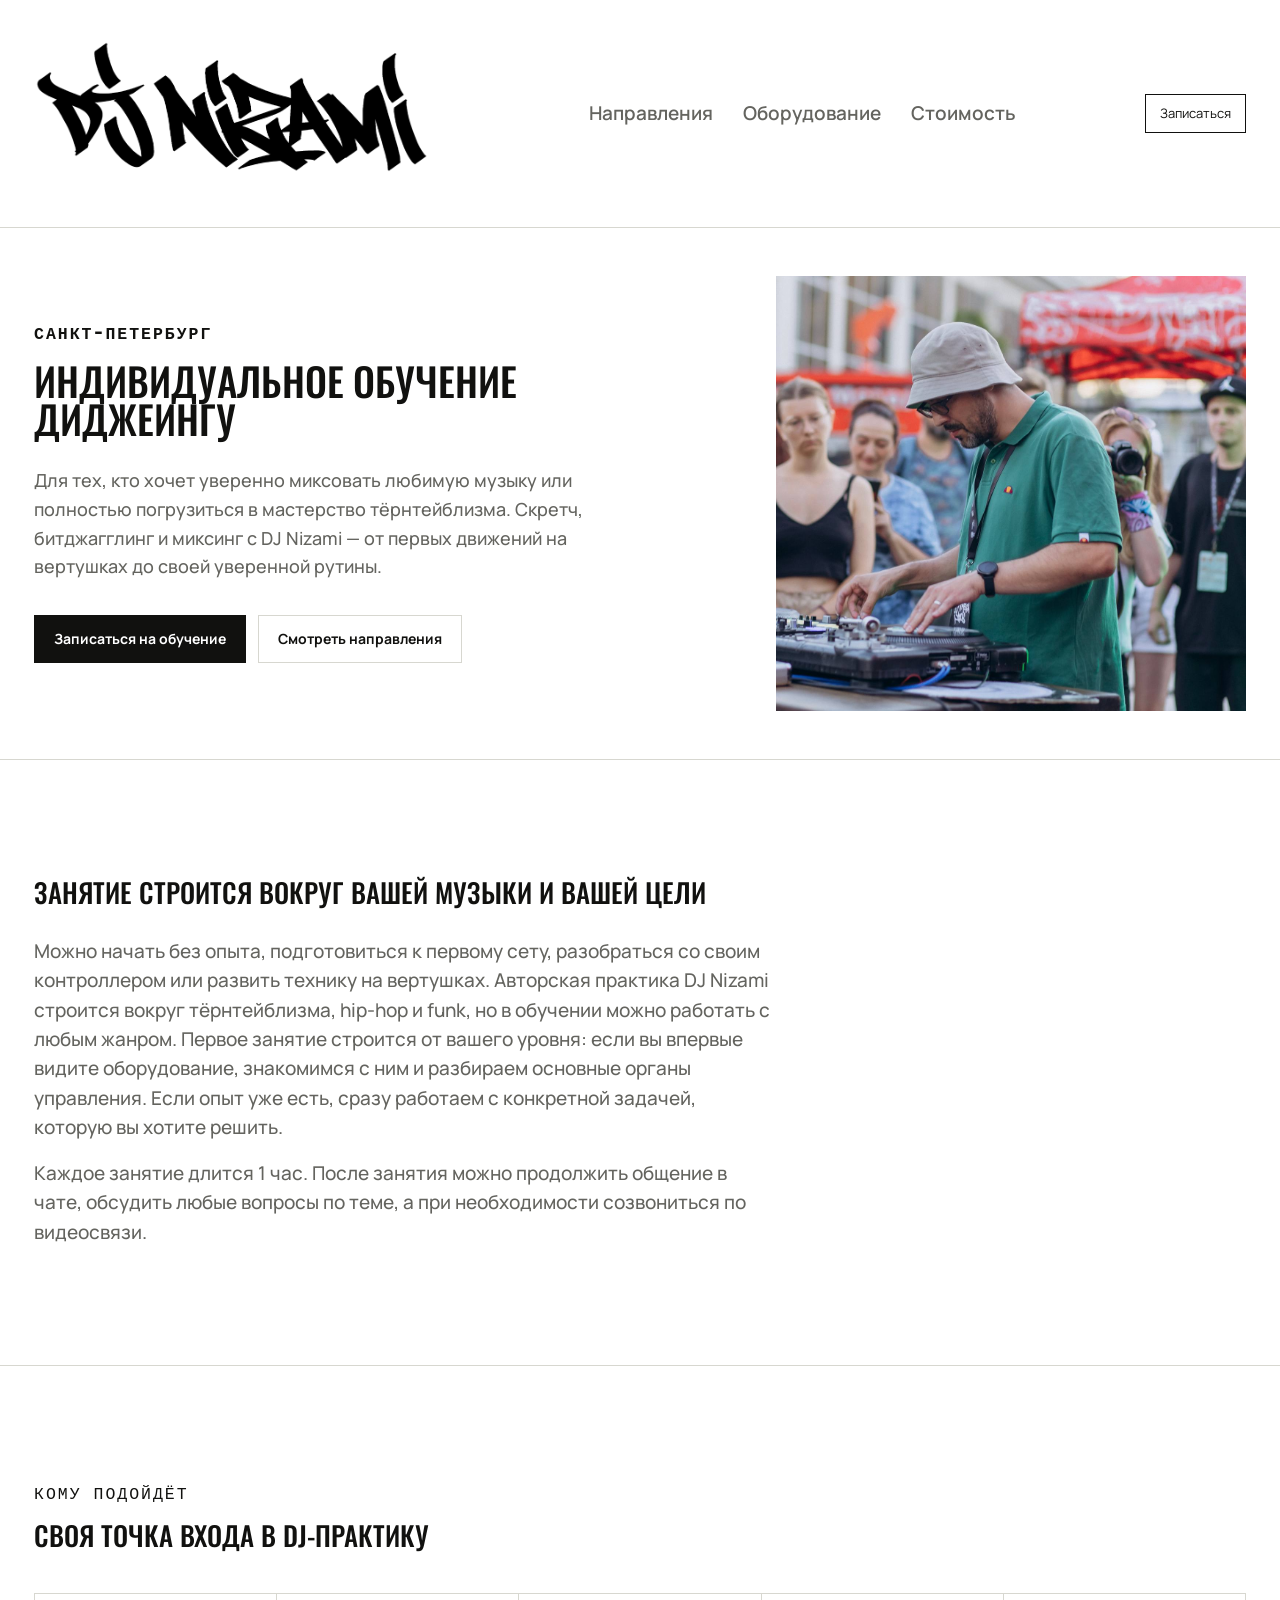
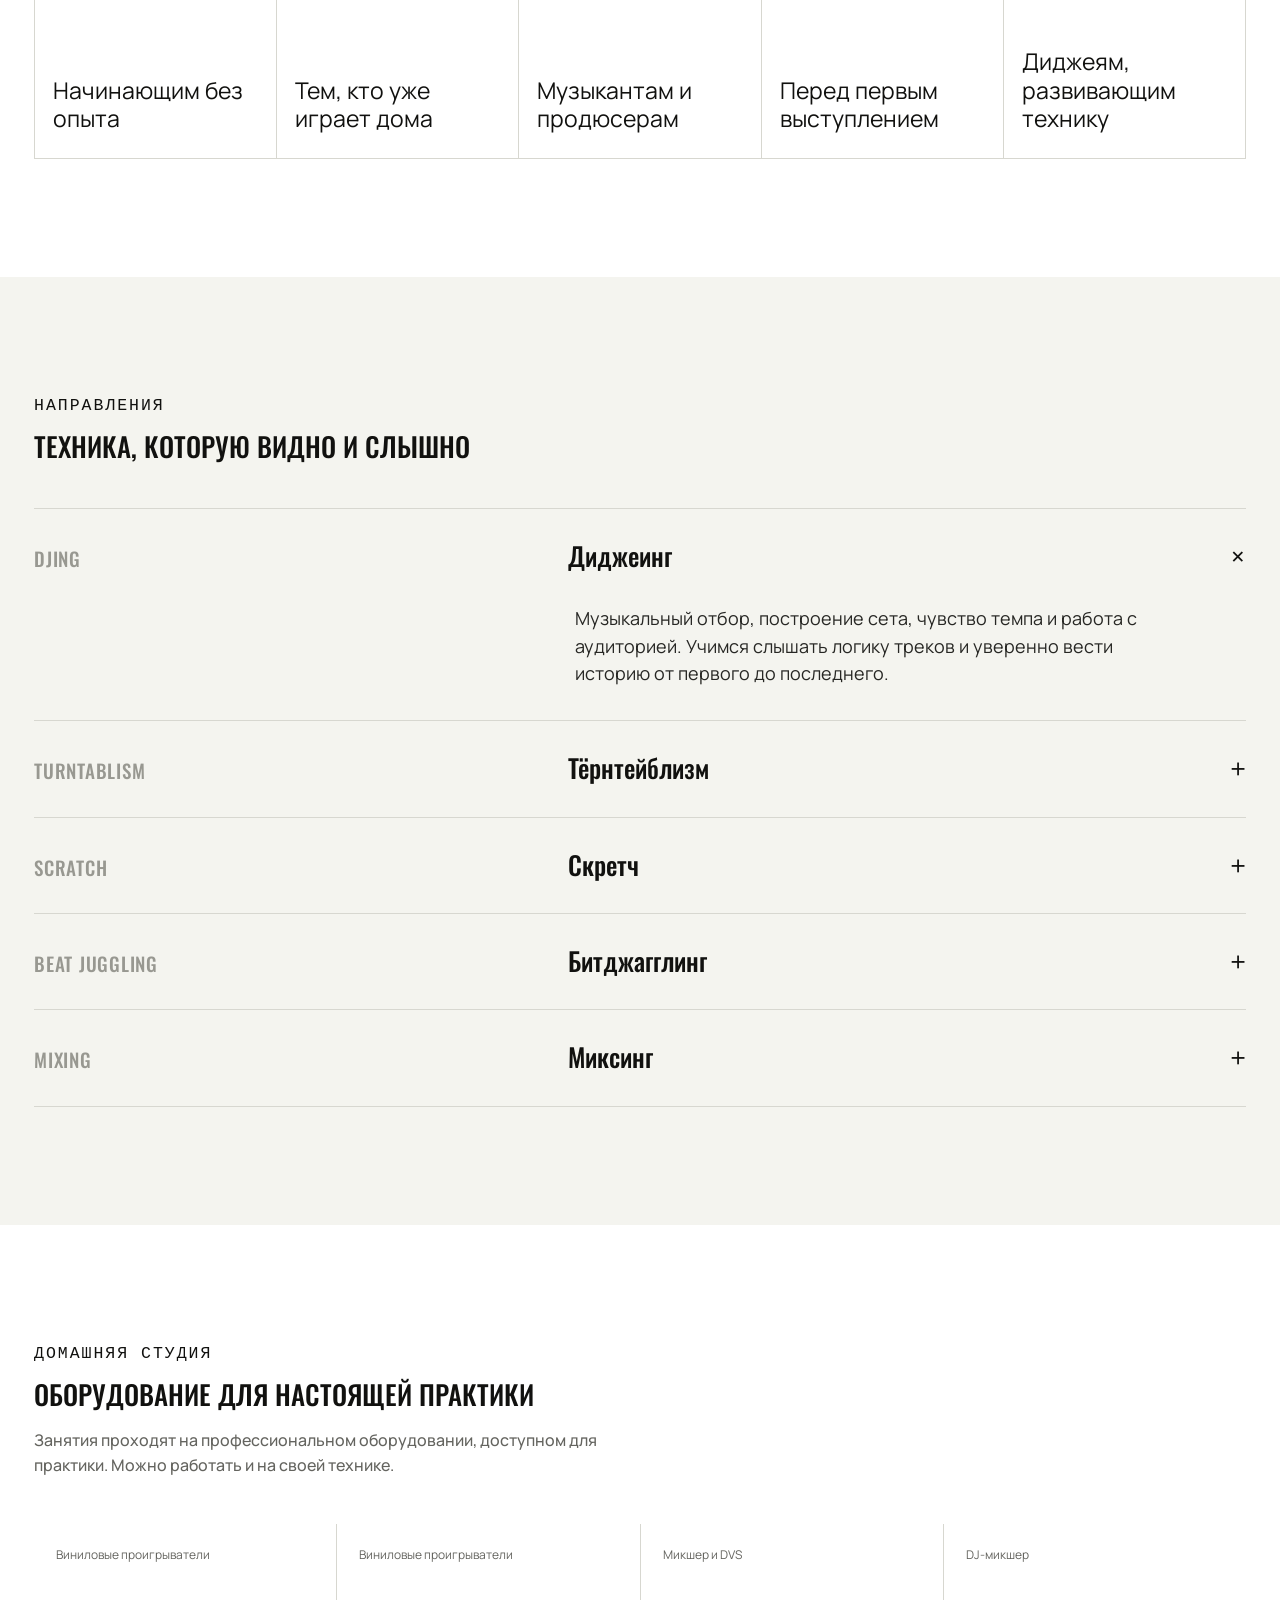
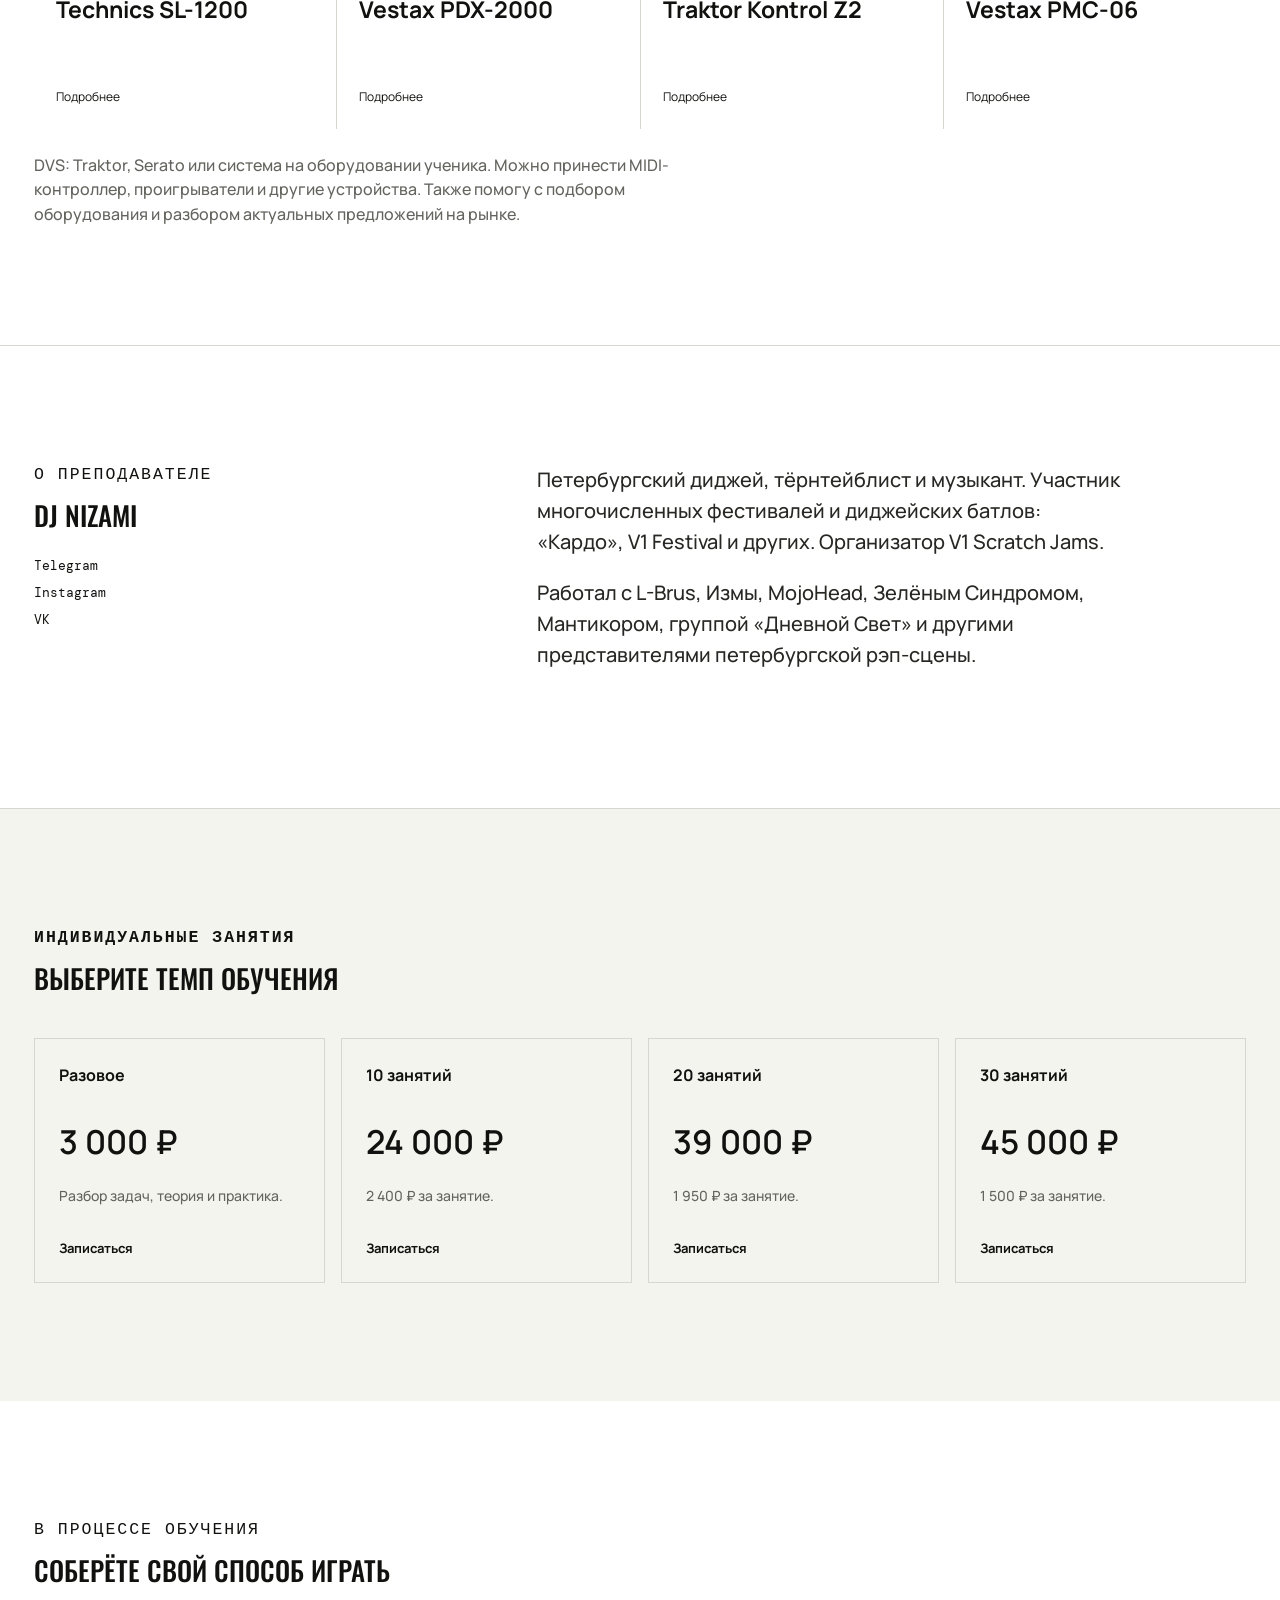
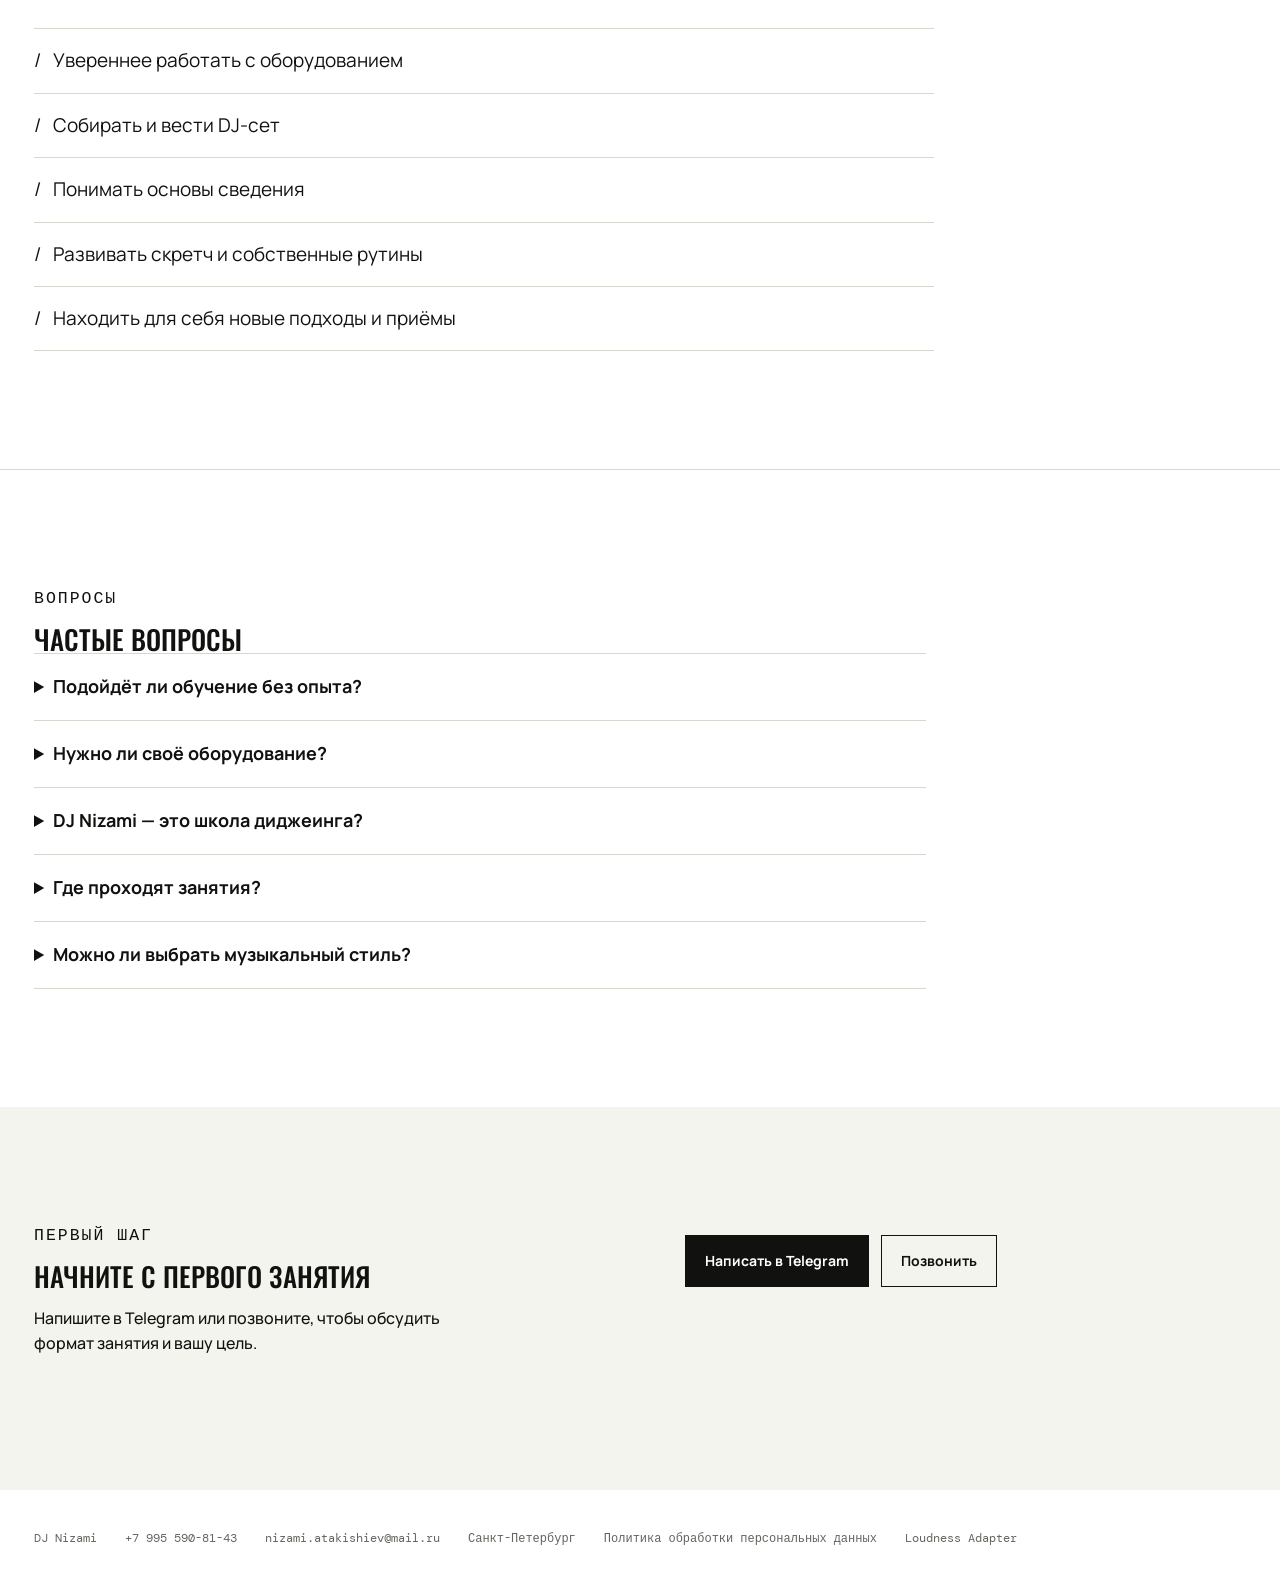
==== commit 2f8b11f9: "Add FAQ about DJ school format" ====
--- a/index.html
+++ b/index.html
@@ -74,10 +74,18 @@
         },
         {
           "@type": "Question",
+          "name": "DJ Nizami — это школа диджеинга?",
+          "acceptedAnswer": {
+            "@type": "Answer",
+            "text": "Да, это индивидуальная школа диджеинга: не потоковый курс, а занятия, выстроенные под вашу музыку, уровень и цель."
+          }
+        },
+        {
+          "@type": "Question",
           "name": "Где проходят занятия?",
           "acceptedAnswer": {
             "@type": "Answer",
-            "text": "Занятия проходят в Санкт-Петербурге. Детали согласуем перед записью."
+            "text": "Занятия проходят в домашней студии в Санкт-Петербурге. Детали согласуем перед записью."
           }
         },
         {
@@ -200,7 +208,7 @@
 
     <section class="results section" aria-labelledby="results-title"><p class="eyebrow">В процессе обучения</p><h2 id="results-title">Соберёте свой способ играть</h2><ul><li>Увереннее работать с оборудованием</li><li>Собирать и вести DJ-сет</li><li>Понимать основы сведения</li><li>Развивать скретч и собственные рутины</li><li>Находить для себя новые подходы и приёмы</li></ul></section>
 
-    <section class="faq section" aria-labelledby="faq-title"><p class="eyebrow">Вопросы</p><h2 id="faq-title">Частые вопросы</h2><details><summary>Подойдёт ли обучение без опыта?</summary><p>Да. Первое занятие строится с учётом вашей стартовой точки.</p></details><details><summary>Нужно ли своё оборудование?</summary><p>Нет, в студии есть виниловые проигрыватели и микшеры. Но можно принести и свою технику.</p></details><details><summary>Где проходят занятия?</summary><p>Занятия проходят в Санкт-Петербурге. Детали согласуем перед записью.</p></details><details><summary>Можно ли выбрать музыкальный стиль?</summary><p>Да. Хотя авторская практика связана с hip-hop и funk, на занятиях можно работать с любым жанром.</p></details></section>
+    <section class="faq section" aria-labelledby="faq-title"><p class="eyebrow">Вопросы</p><h2 id="faq-title">Частые вопросы</h2><details><summary>Подойдёт ли обучение без опыта?</summary><p>Да. Первое занятие строится с учётом вашей стартовой точки.</p></details><details><summary>Нужно ли своё оборудование?</summary><p>Нет, в студии есть виниловые проигрыватели и микшеры. Но можно принести и свою технику.</p></details><details><summary>DJ Nizami — это школа диджеинга?</summary><p>Да, это индивидуальная школа диджеинга: не потоковый курс, а занятия, выстроенные под вашу музыку, уровень и цель.</p></details><details><summary>Где проходят занятия?</summary><p>Занятия проходят в домашней студии в Санкт-Петербурге. Детали согласуем перед записью.</p></details><details><summary>Можно ли выбрать музыкальный стиль?</summary><p>Да. Хотя авторская практика связана с hip-hop и funk, на занятиях можно работать с любым жанром.</p></details></section>
 
     <section class="request section" id="request" aria-labelledby="request-title">
       <div>
@@ -218,6 +226,6 @@
   <footer><span>DJ Nizami</span><a href="tel:+79955908143">+7 995 590-81-43</a><a href="mailto:nizami.atakishiev@mail.ru">nizami.atakishiev@mail.ru</a><span>Санкт-Петербург</span><a href="privacy.html">Политика обработки персональных данных</a><a href="https://loudnessadapter.ru" target="_blank" rel="noreferrer">Loudness Adapter</a></footer>
   <dialog id="device-dialog"><button class="dialog-close" type="button" aria-label="Закрыть">×</button><p class="eyebrow" id="dialog-kicker"></p><h2 id="dialog-title"></h2><p id="dialog-text"></p></dialog>
   <button class="back-to-top" type="button" aria-label="Наверх" title="Наверх">↑</button>
-  <script src="script.js"></script>
+  <script src="script.js?v=20260721-carousel-2"></script>
 </body>
 </html>
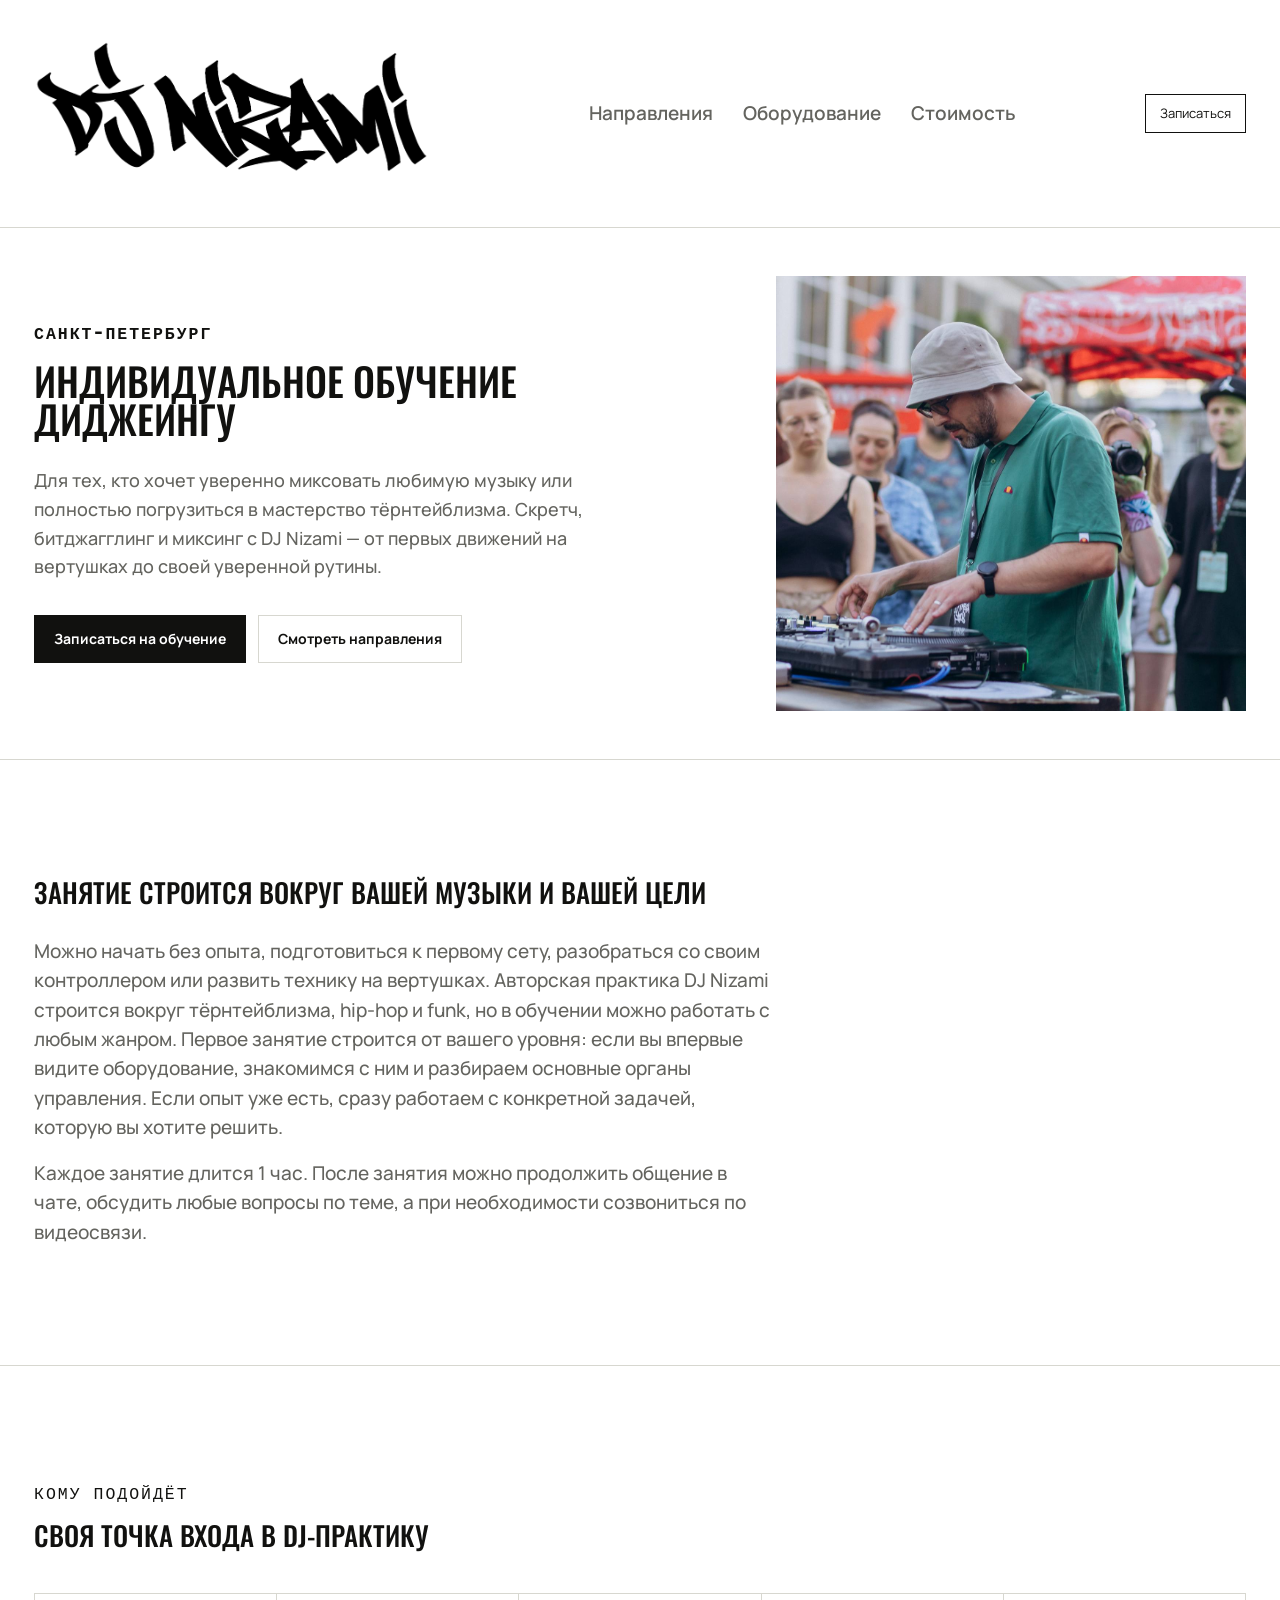
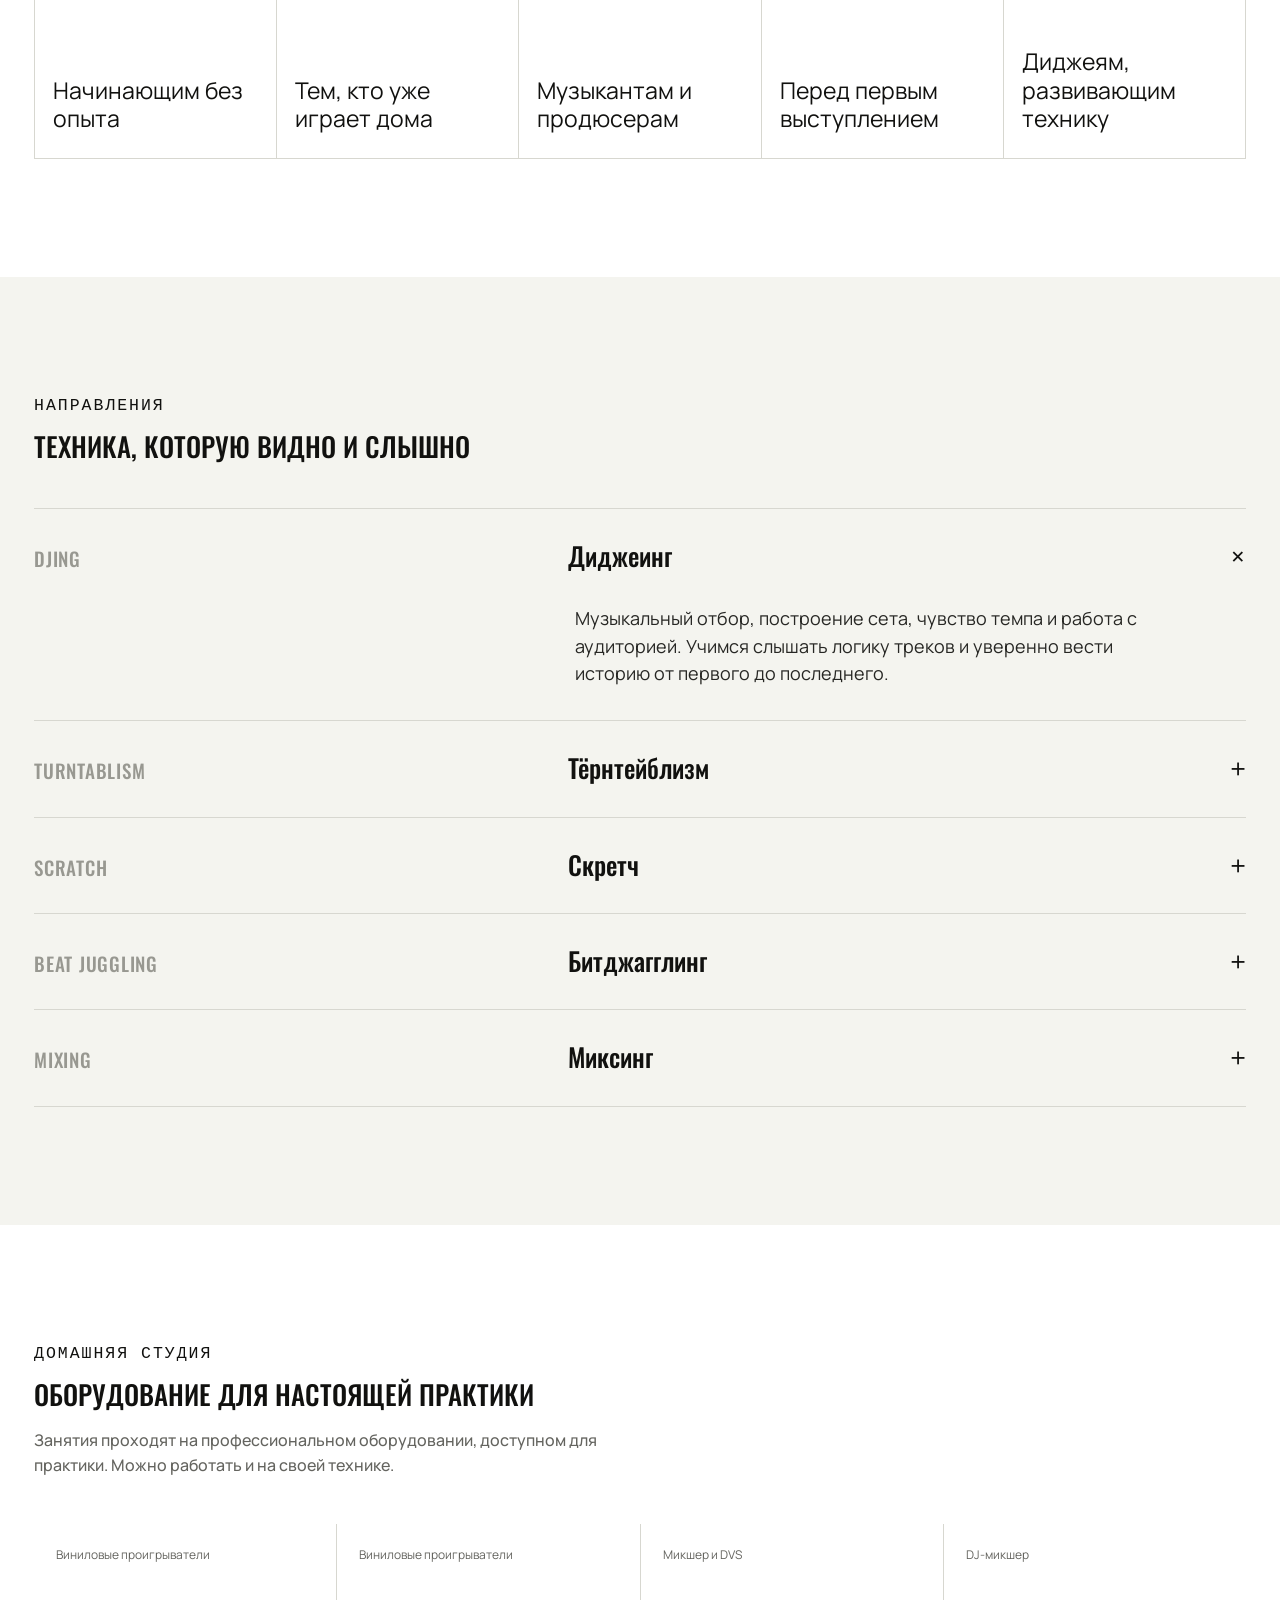
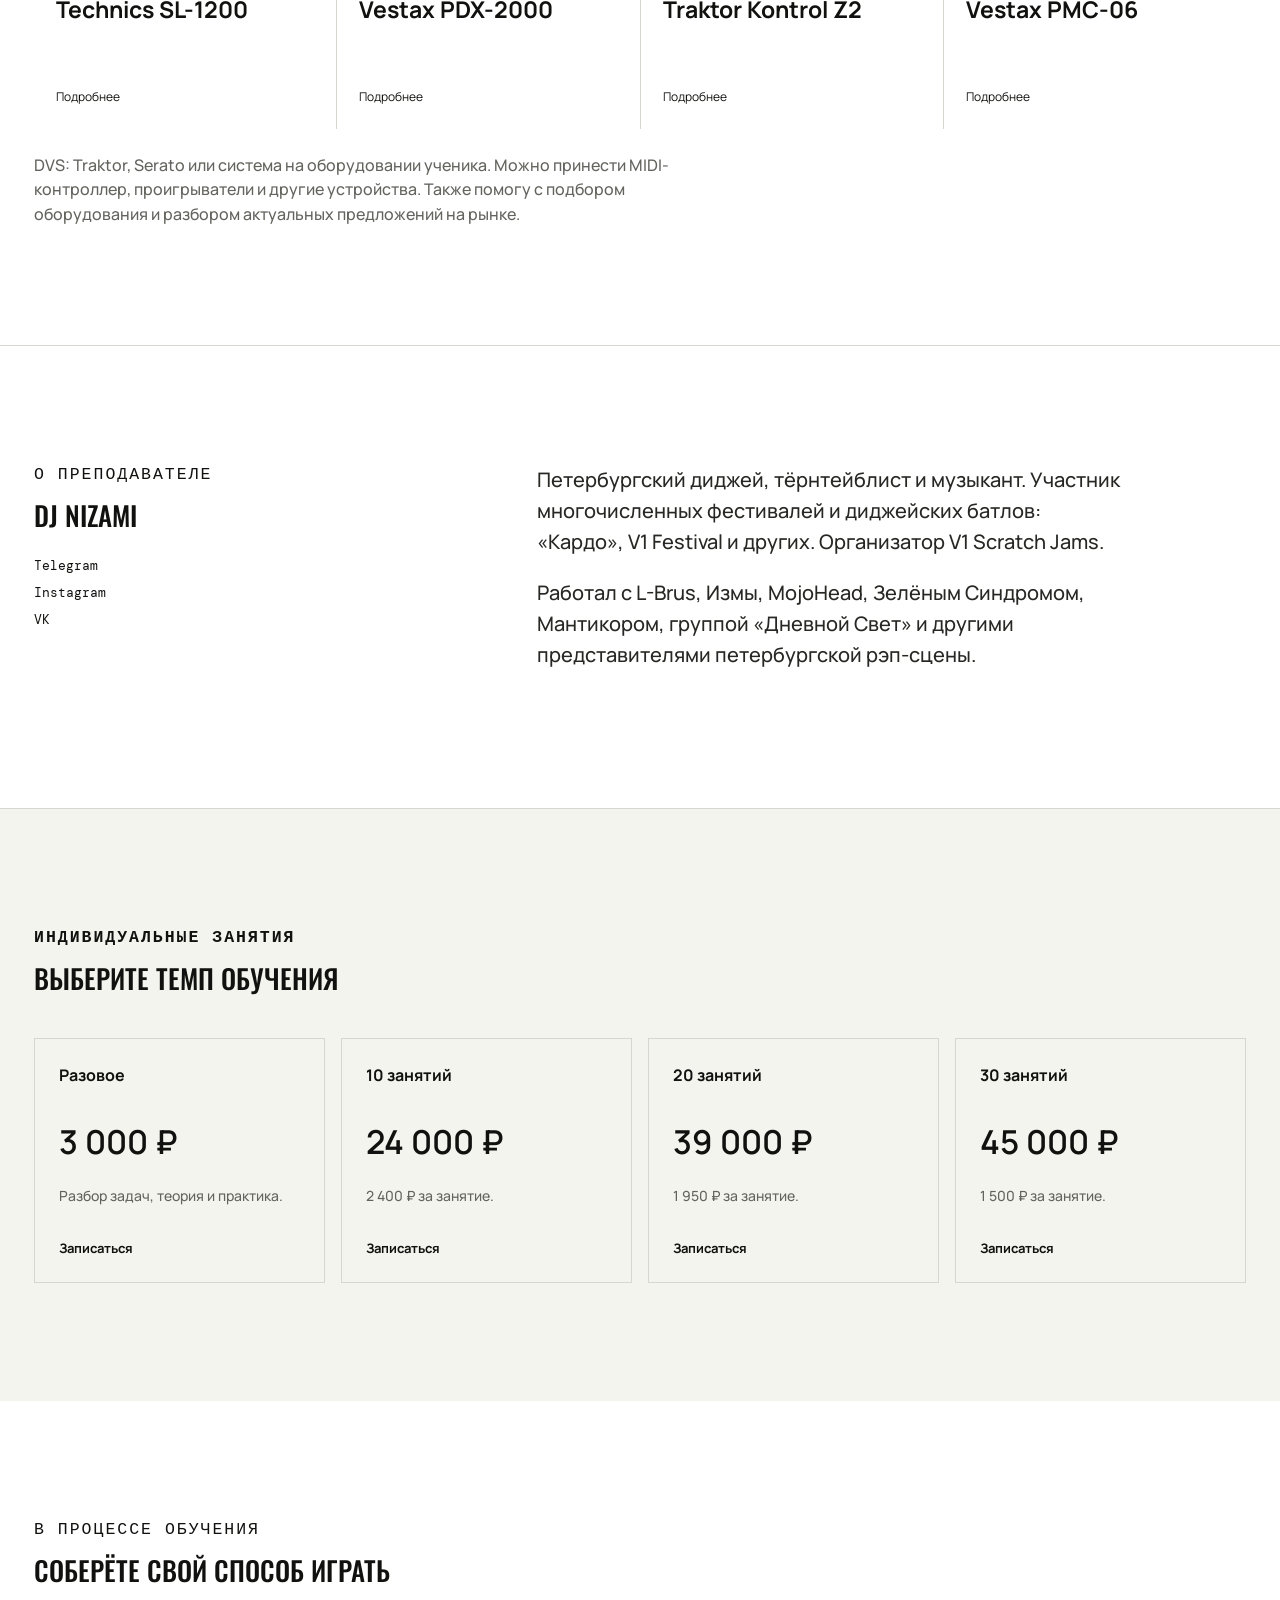
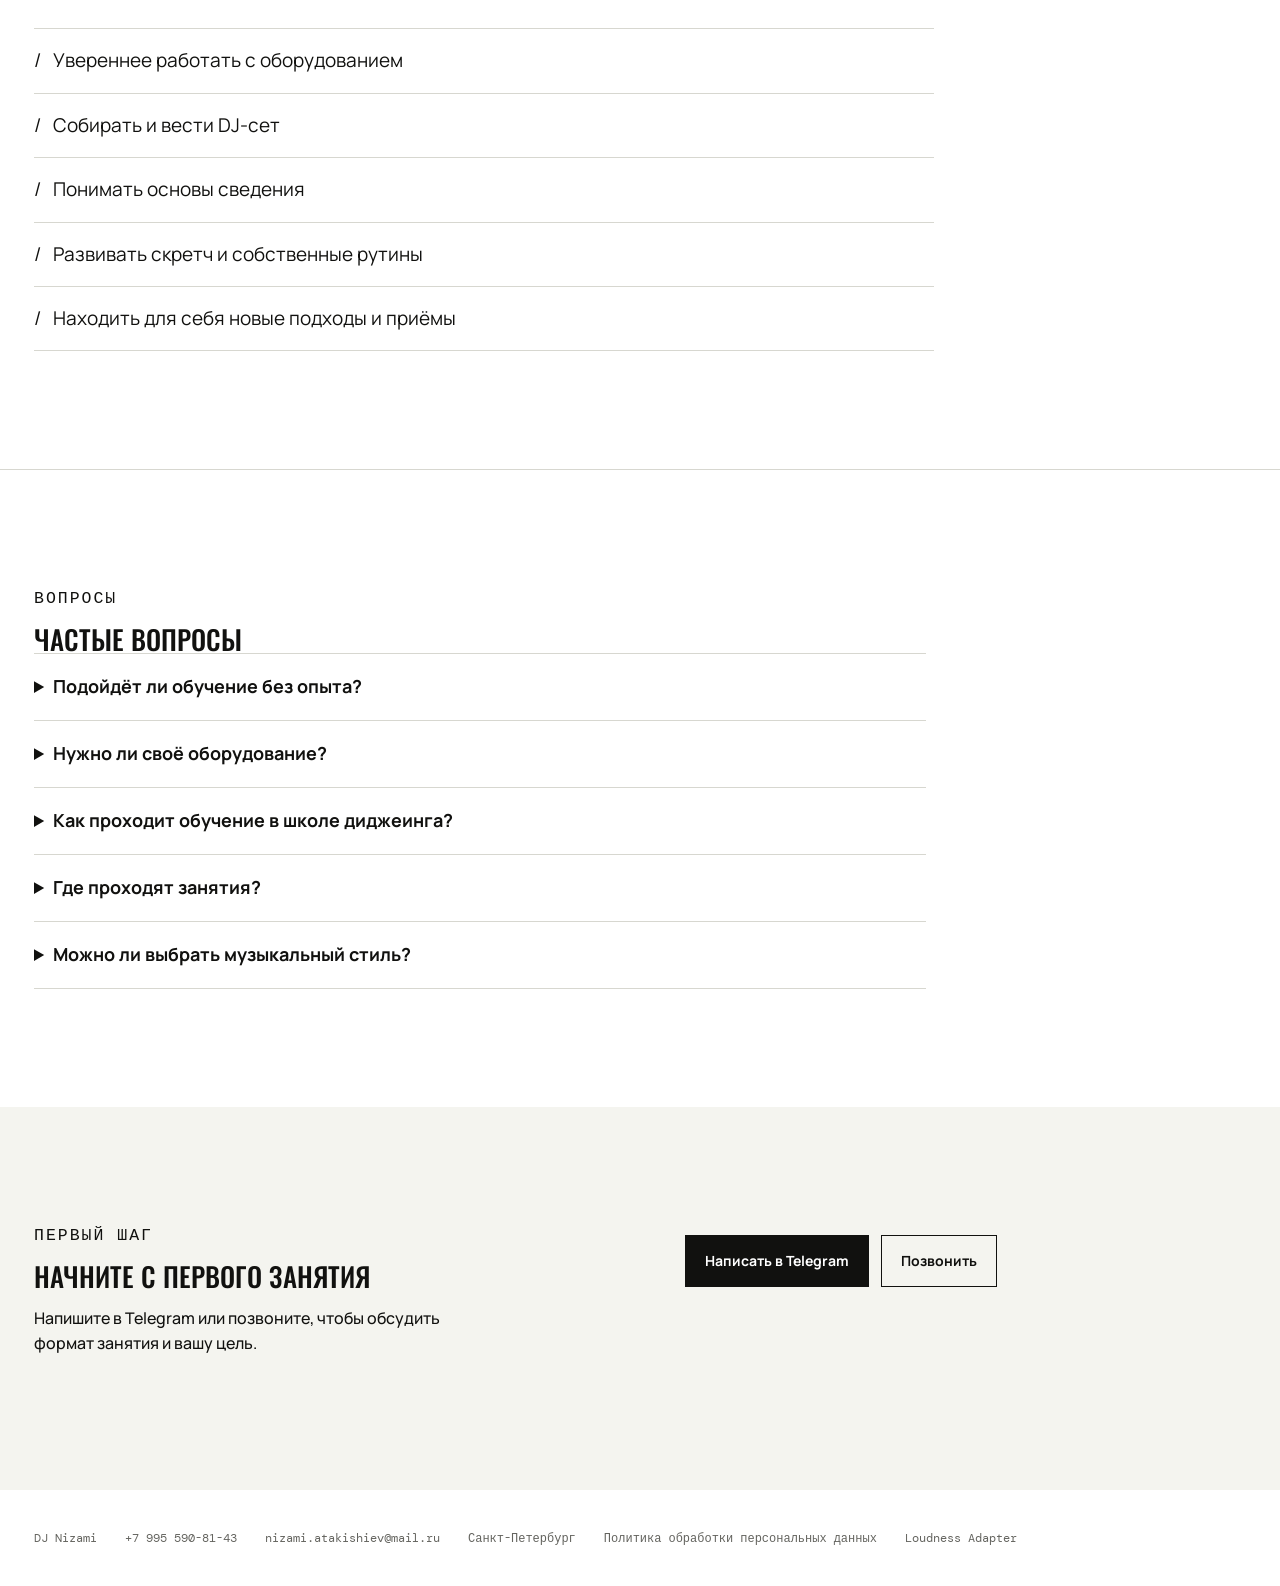
==== commit 30dc1cea: "Refine DJ school FAQ wording" ====
--- a/index.html
+++ b/index.html
@@ -74,10 +74,10 @@
         },
         {
           "@type": "Question",
-          "name": "DJ Nizami — это школа диджеинга?",
-          "acceptedAnswer": {
-            "@type": "Answer",
-            "text": "Да, это индивидуальная школа диджеинга: не потоковый курс, а занятия, выстроенные под вашу музыку, уровень и цель."
+          "name": "Как проходит обучение в школе диджеинга?",
+          "acceptedAnswer": {
+            "@type": "Answer",
+            "text": "Занятия проходят индивидуально: вместо потоковой программы — работа под ваш уровень, музыкальные интересы и конкретную цель."
           }
         },
         {
@@ -208,7 +208,7 @@
 
     <section class="results section" aria-labelledby="results-title"><p class="eyebrow">В процессе обучения</p><h2 id="results-title">Соберёте свой способ играть</h2><ul><li>Увереннее работать с оборудованием</li><li>Собирать и вести DJ-сет</li><li>Понимать основы сведения</li><li>Развивать скретч и собственные рутины</li><li>Находить для себя новые подходы и приёмы</li></ul></section>
 
-    <section class="faq section" aria-labelledby="faq-title"><p class="eyebrow">Вопросы</p><h2 id="faq-title">Частые вопросы</h2><details><summary>Подойдёт ли обучение без опыта?</summary><p>Да. Первое занятие строится с учётом вашей стартовой точки.</p></details><details><summary>Нужно ли своё оборудование?</summary><p>Нет, в студии есть виниловые проигрыватели и микшеры. Но можно принести и свою технику.</p></details><details><summary>DJ Nizami — это школа диджеинга?</summary><p>Да, это индивидуальная школа диджеинга: не потоковый курс, а занятия, выстроенные под вашу музыку, уровень и цель.</p></details><details><summary>Где проходят занятия?</summary><p>Занятия проходят в домашней студии в Санкт-Петербурге. Детали согласуем перед записью.</p></details><details><summary>Можно ли выбрать музыкальный стиль?</summary><p>Да. Хотя авторская практика связана с hip-hop и funk, на занятиях можно работать с любым жанром.</p></details></section>
+    <section class="faq section" aria-labelledby="faq-title"><p class="eyebrow">Вопросы</p><h2 id="faq-title">Частые вопросы</h2><details><summary>Подойдёт ли обучение без опыта?</summary><p>Да. Первое занятие строится с учётом вашей стартовой точки.</p></details><details><summary>Нужно ли своё оборудование?</summary><p>Нет, в студии есть виниловые проигрыватели и микшеры. Но можно принести и свою технику.</p></details><details><summary>Как проходит обучение в школе диджеинга?</summary><p>Занятия проходят индивидуально: вместо потоковой программы — работа под ваш уровень, музыкальные интересы и конкретную цель.</p></details><details><summary>Где проходят занятия?</summary><p>Занятия проходят в домашней студии в Санкт-Петербурге. Детали согласуем перед записью.</p></details><details><summary>Можно ли выбрать музыкальный стиль?</summary><p>Да. Хотя авторская практика связана с hip-hop и funk, на занятиях можно работать с любым жанром.</p></details></section>
 
     <section class="request section" id="request" aria-labelledby="request-title">
       <div>
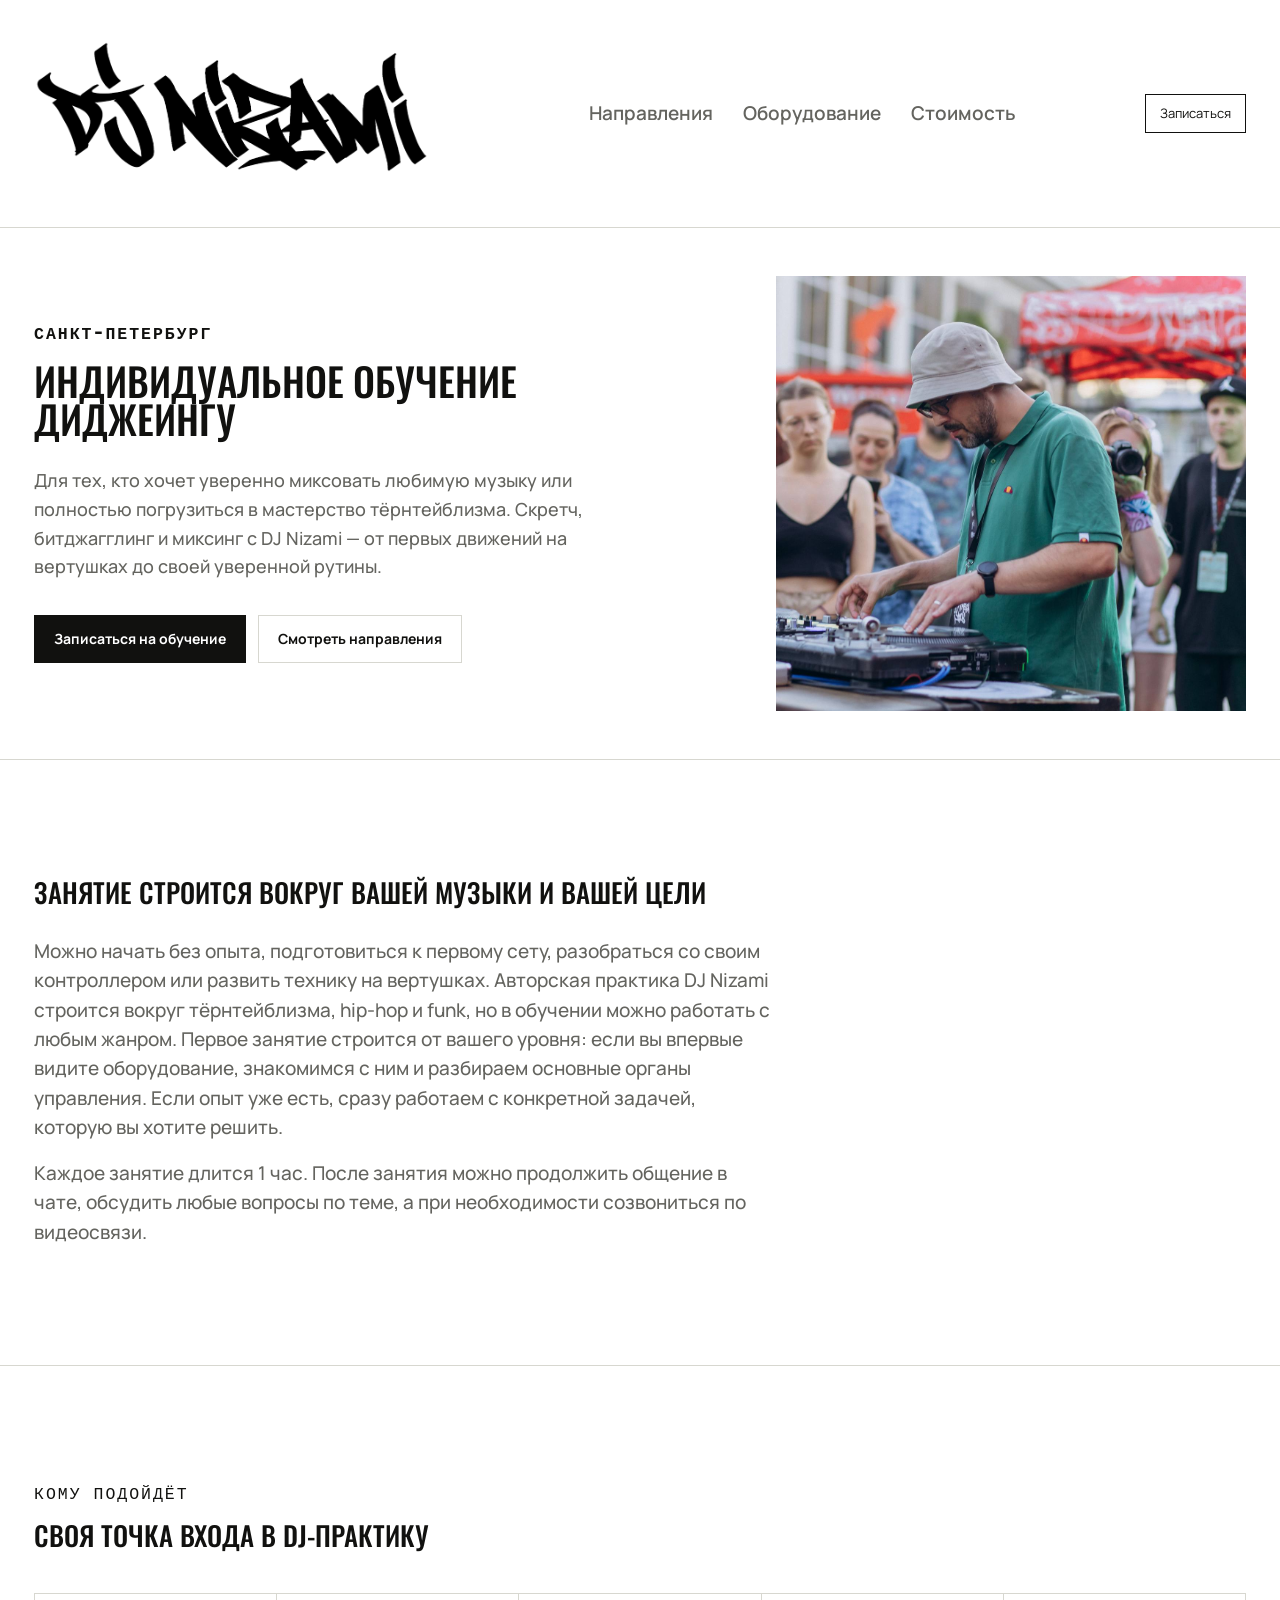
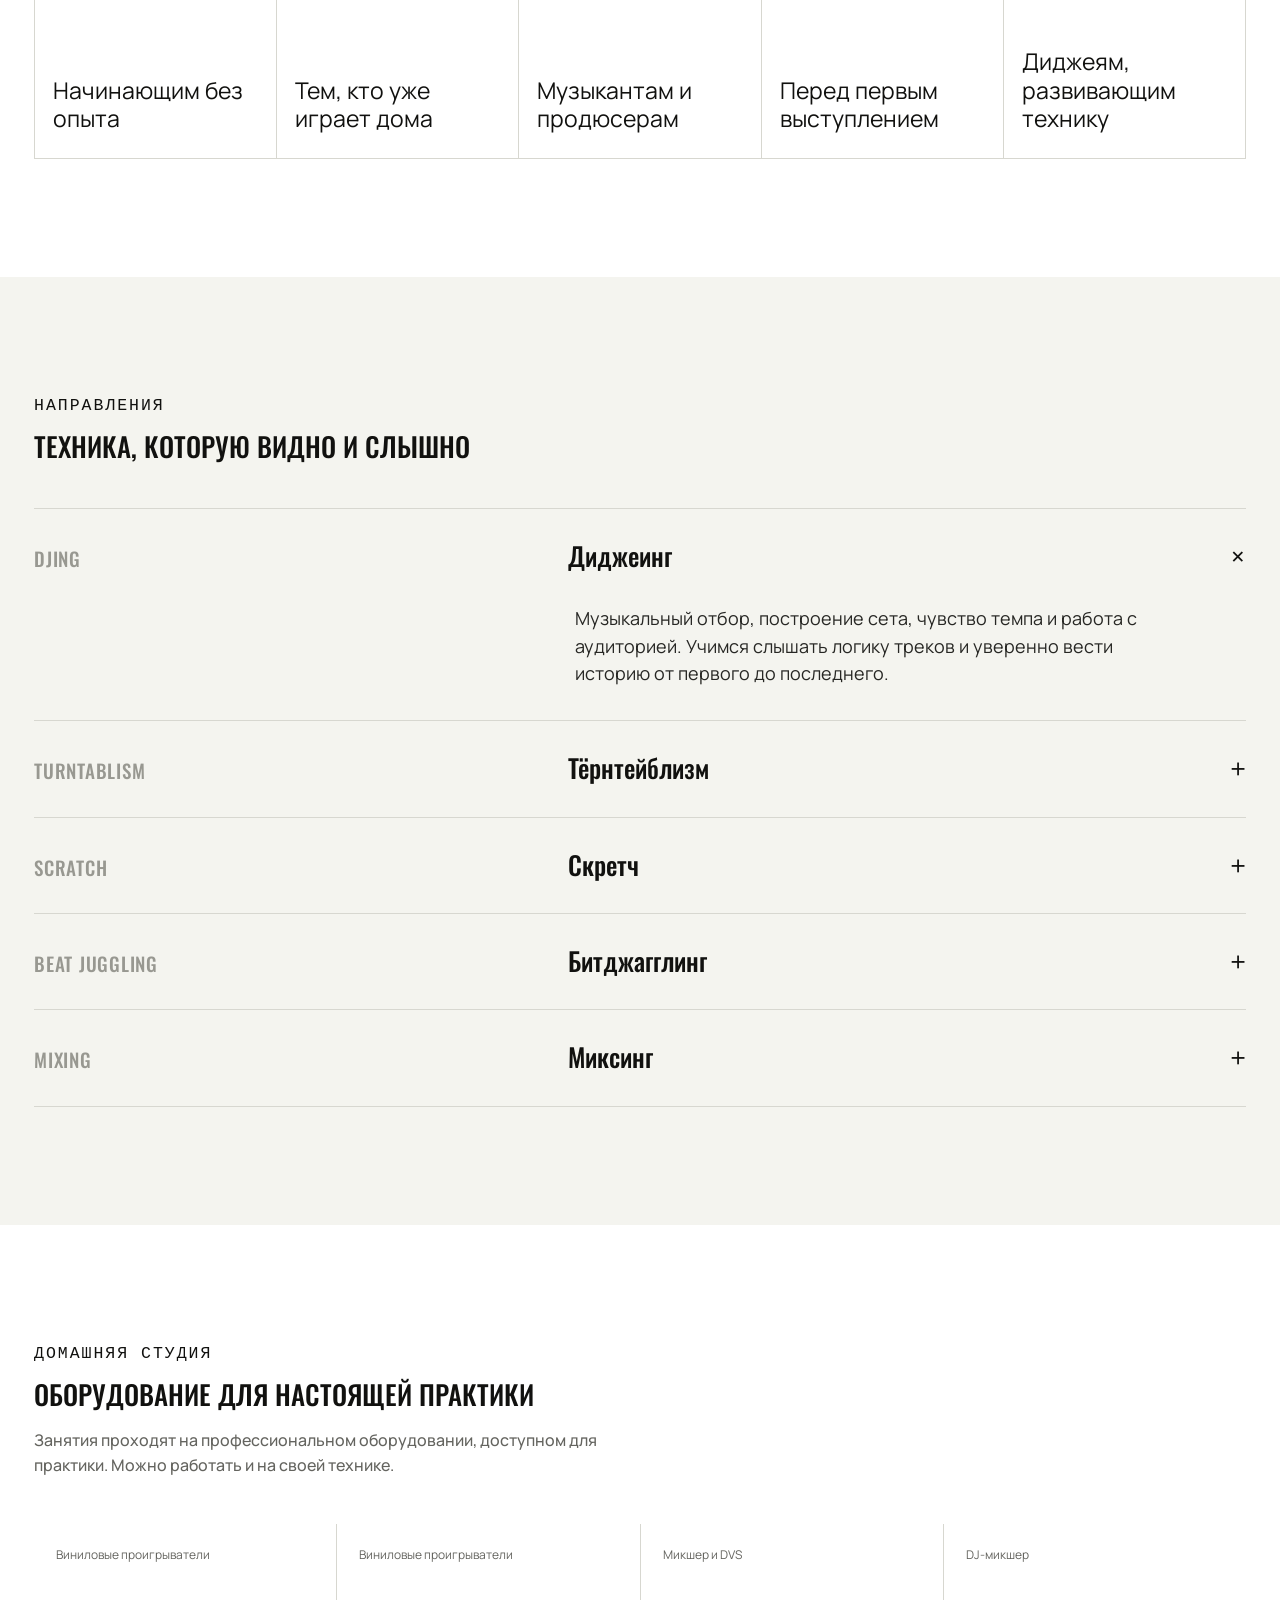
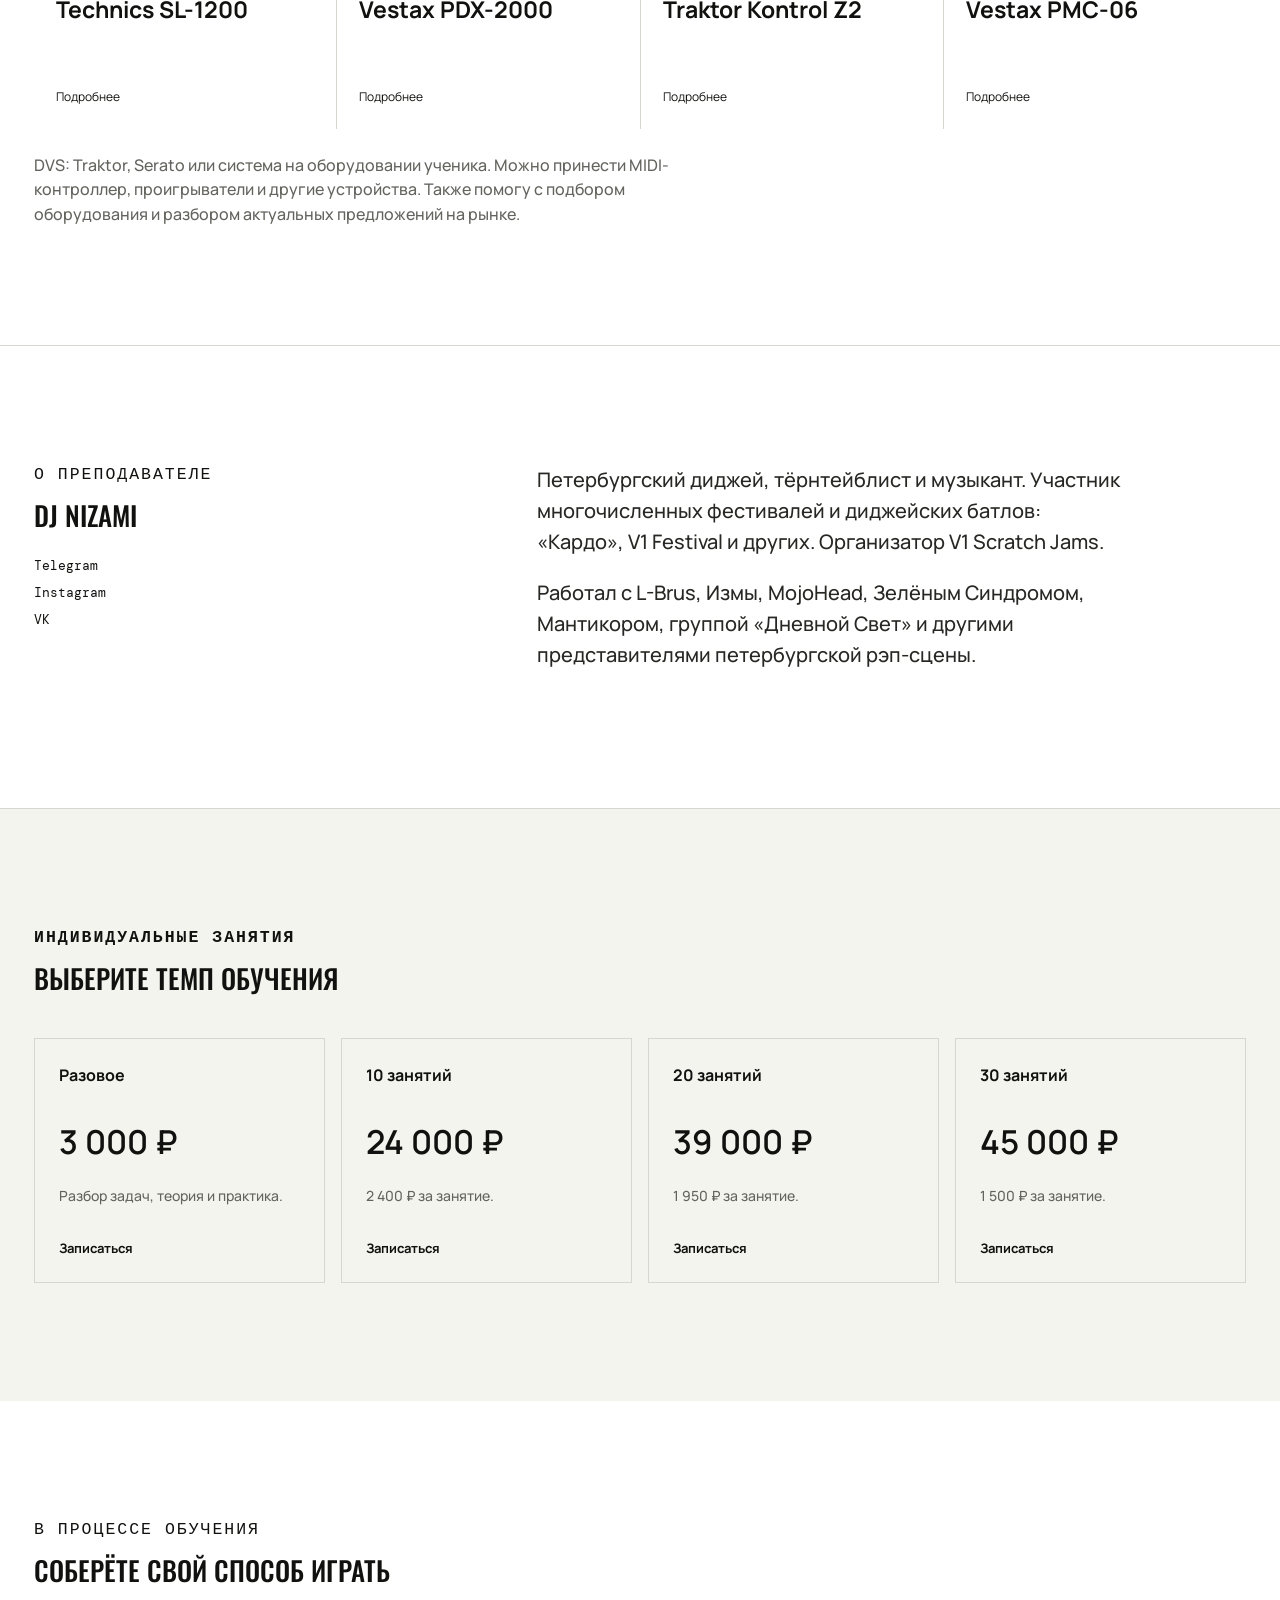
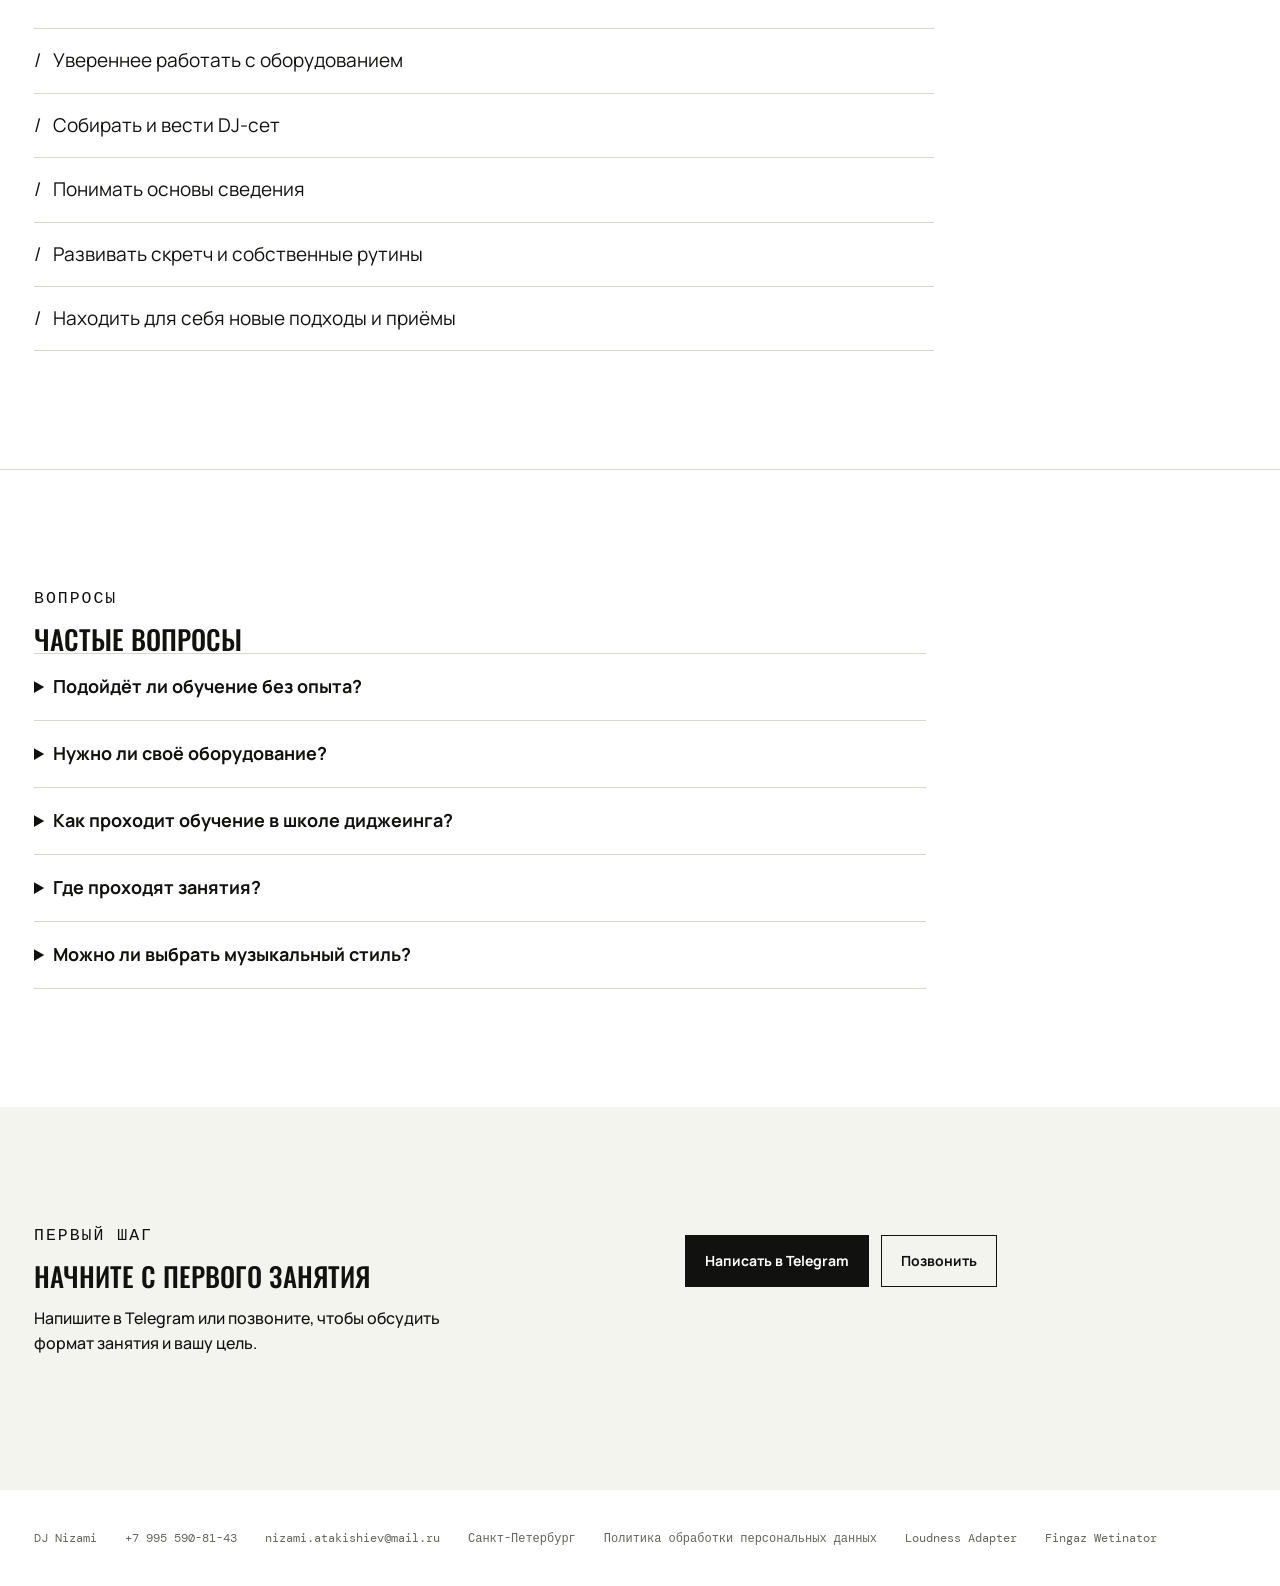
==== commit 674d1001: "Add Fingaz Wetinator footer link" ====
--- a/index.html
+++ b/index.html
@@ -5,9 +5,9 @@
   <meta name="viewport" content="width=device-width, initial-scale=1">
   <meta name="description" content="Индивидуальное обучение диджеингу в Санкт-Петербурге: тёрнтейблизм, скретч, битджагглинг и миксинг с DJ Nizami.">
   <link rel="canonical" href="https://djnizami.ru/">
-  <link rel="icon" type="image/png" href="/assets/logo-transparent-black.png?v=20260716">
-  <link rel="shortcut icon" type="image/png" href="/assets/logo-transparent-black.png?v=20260716">
-  <link rel="apple-touch-icon" href="/assets/logo-transparent-black.png?v=20260716">
+  <link rel="icon" type="image/png" sizes="120x120" href="/favicon-120.png?v=20260728">
+  <link rel="shortcut icon" type="image/png" href="/favicon-120.png?v=20260728">
+  <link rel="apple-touch-icon" sizes="120x120" href="/favicon-120.png?v=20260728">
   <meta name="theme-color" content="#ffffff">
   <meta property="og:type" content="website">
   <meta property="og:locale" content="ru_RU">
@@ -223,7 +223,7 @@
     </section>
   </main>
 
-  <footer><span>DJ Nizami</span><a href="tel:+79955908143">+7 995 590-81-43</a><a href="mailto:nizami.atakishiev@mail.ru">nizami.atakishiev@mail.ru</a><span>Санкт-Петербург</span><a href="privacy.html">Политика обработки персональных данных</a><a href="https://loudnessadapter.ru" target="_blank" rel="noreferrer">Loudness Adapter</a></footer>
+  <footer><span>DJ Nizami</span><a href="tel:+79955908143">+7 995 590-81-43</a><a href="mailto:nizami.atakishiev@mail.ru">nizami.atakishiev@mail.ru</a><span>Санкт-Петербург</span><a href="privacy.html">Политика обработки персональных данных</a><a href="https://loudnessadapter.ru" target="_blank" rel="noreferrer">Loudness Adapter</a><a href="https://fingaz-wetinator.ru/" target="_blank" rel="noreferrer">Fingaz Wetinator</a></footer>
   <dialog id="device-dialog"><button class="dialog-close" type="button" aria-label="Закрыть">×</button><p class="eyebrow" id="dialog-kicker"></p><h2 id="dialog-title"></h2><p id="dialog-text"></p></dialog>
   <button class="back-to-top" type="button" aria-label="Наверх" title="Наверх">↑</button>
   <script src="script.js?v=20260721-carousel-2"></script>
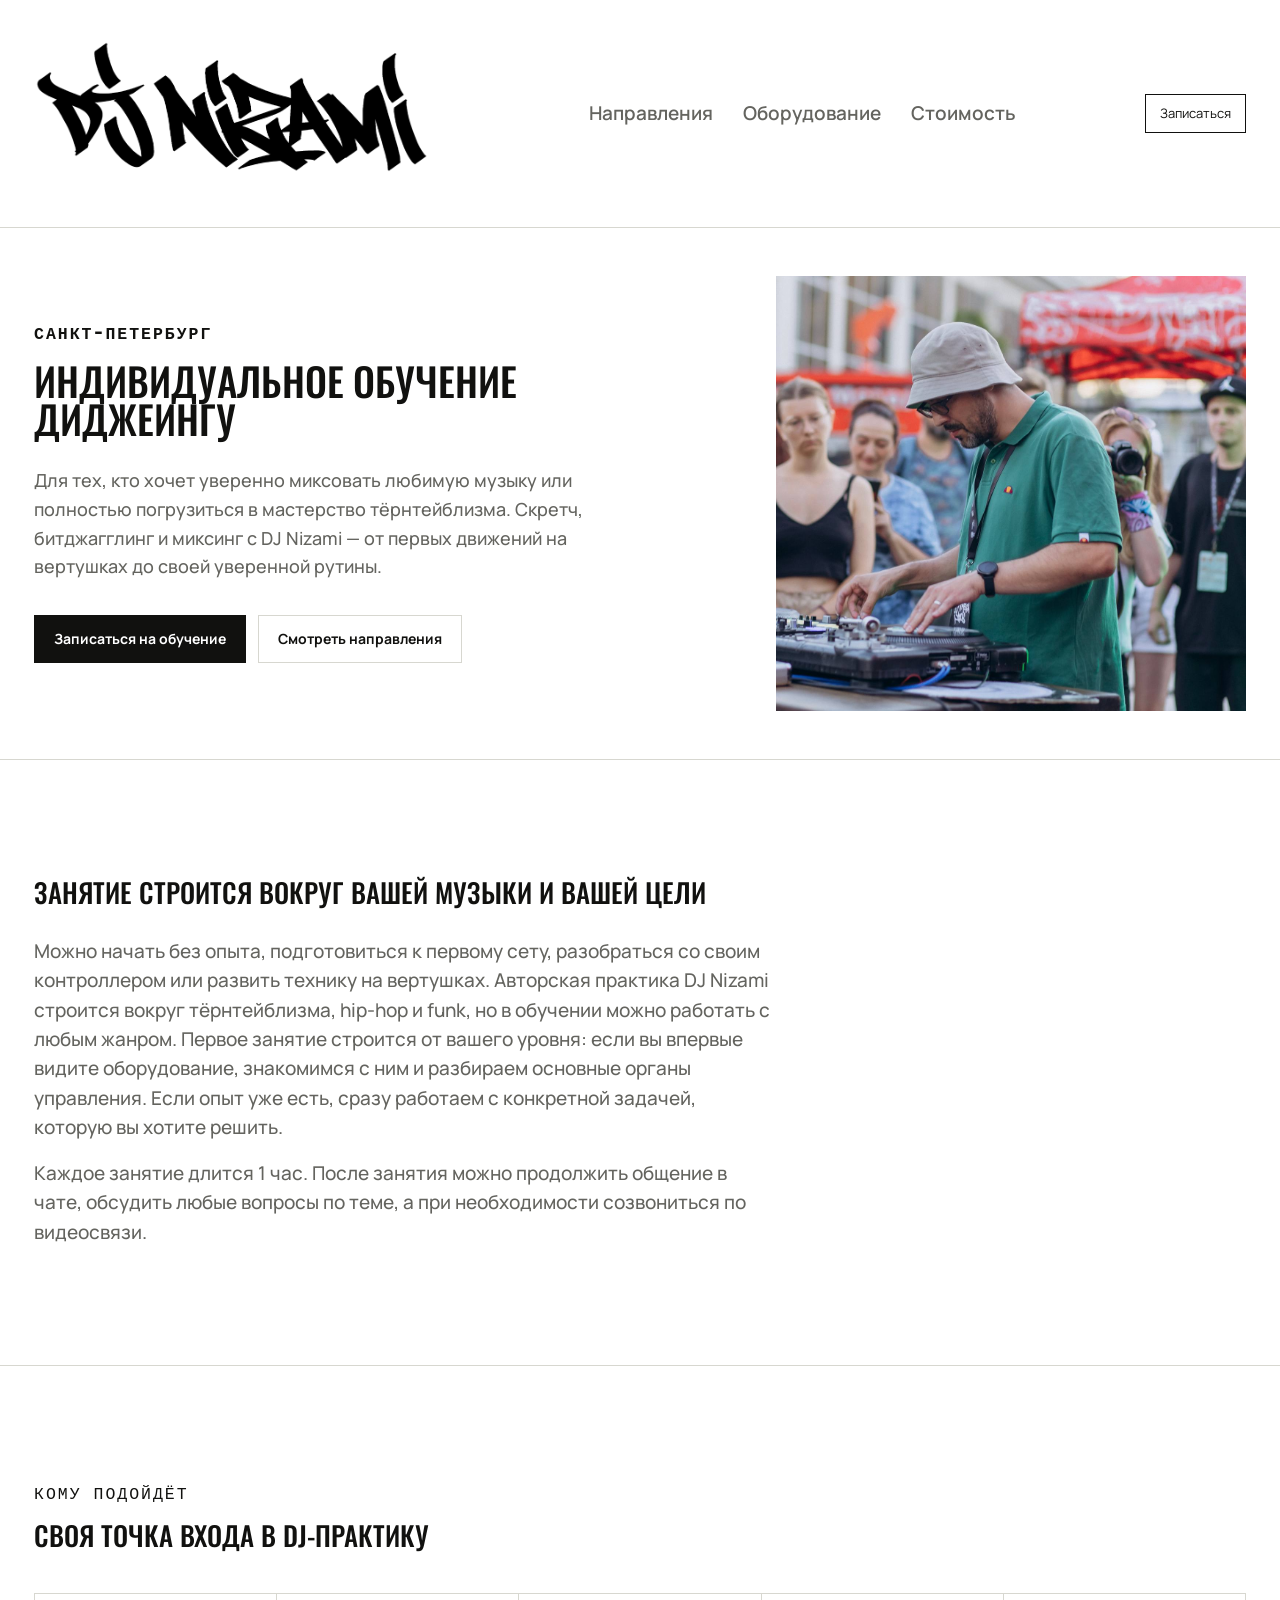
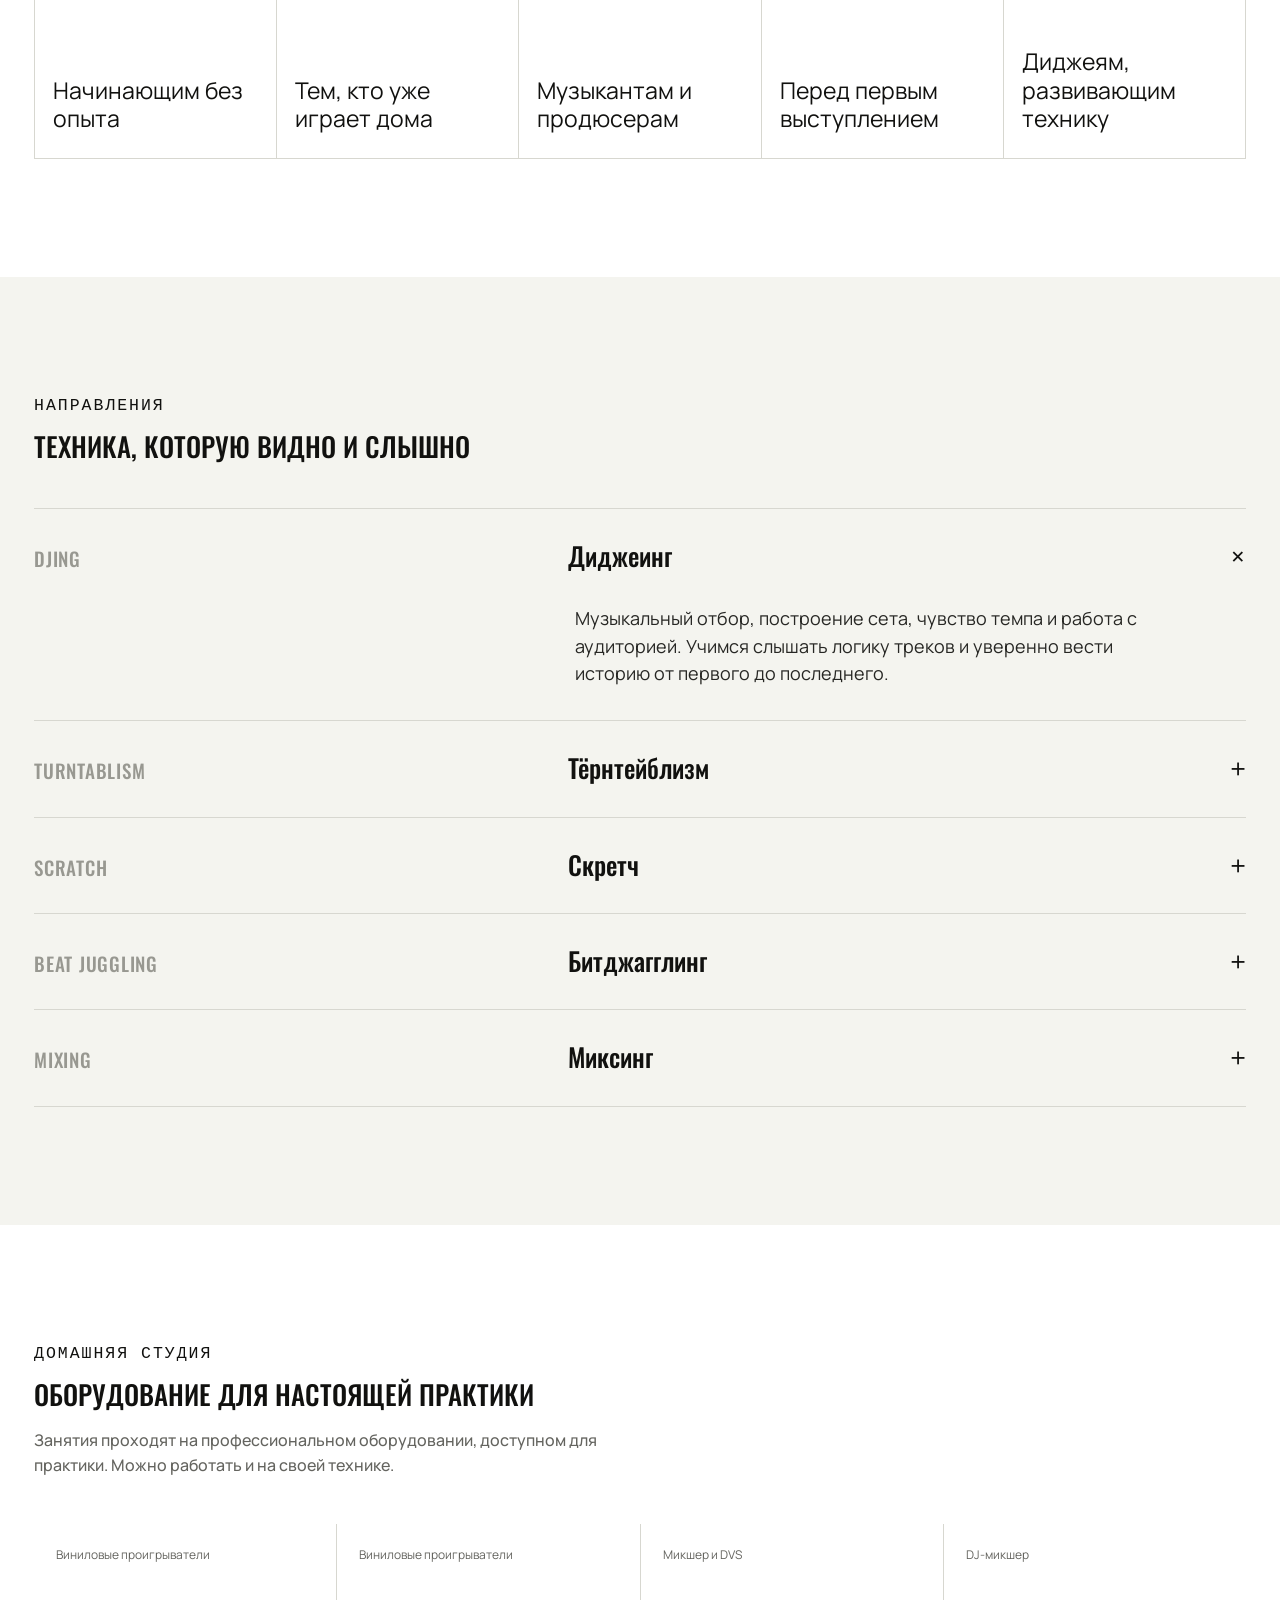
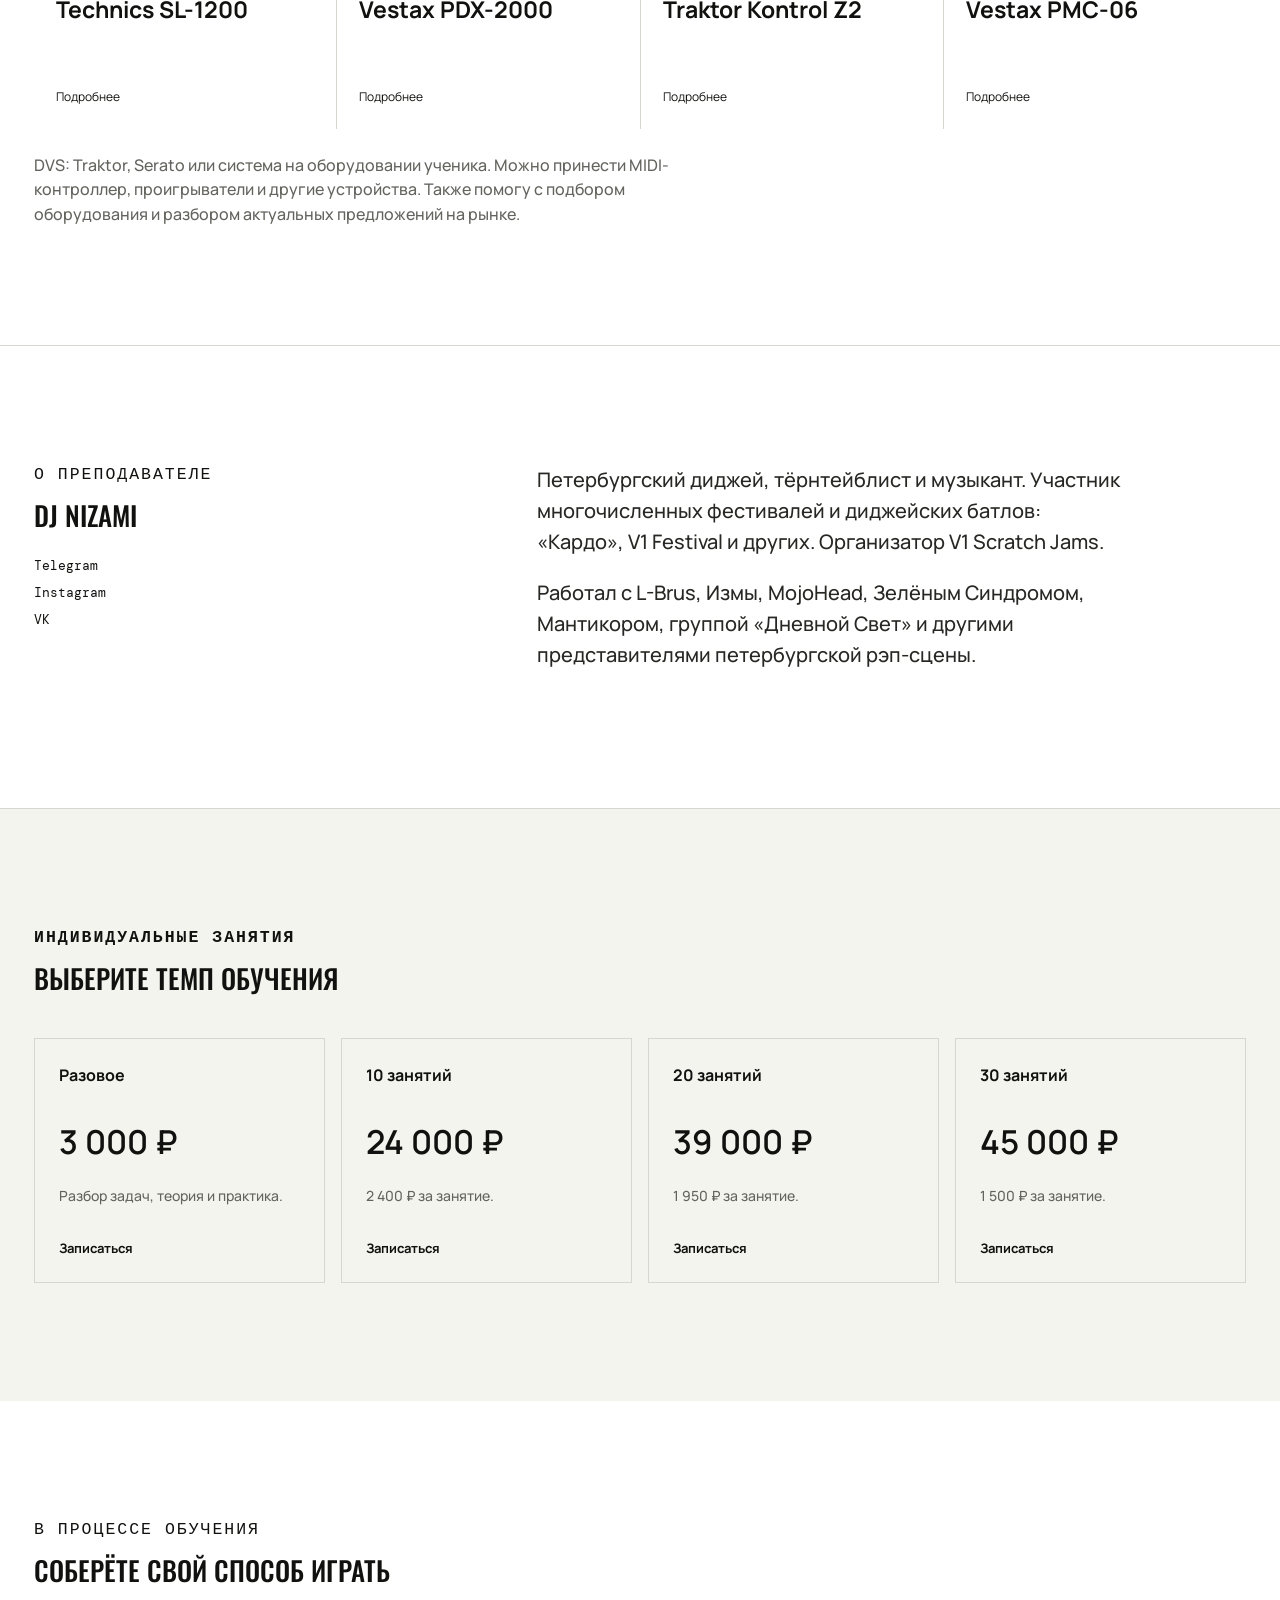
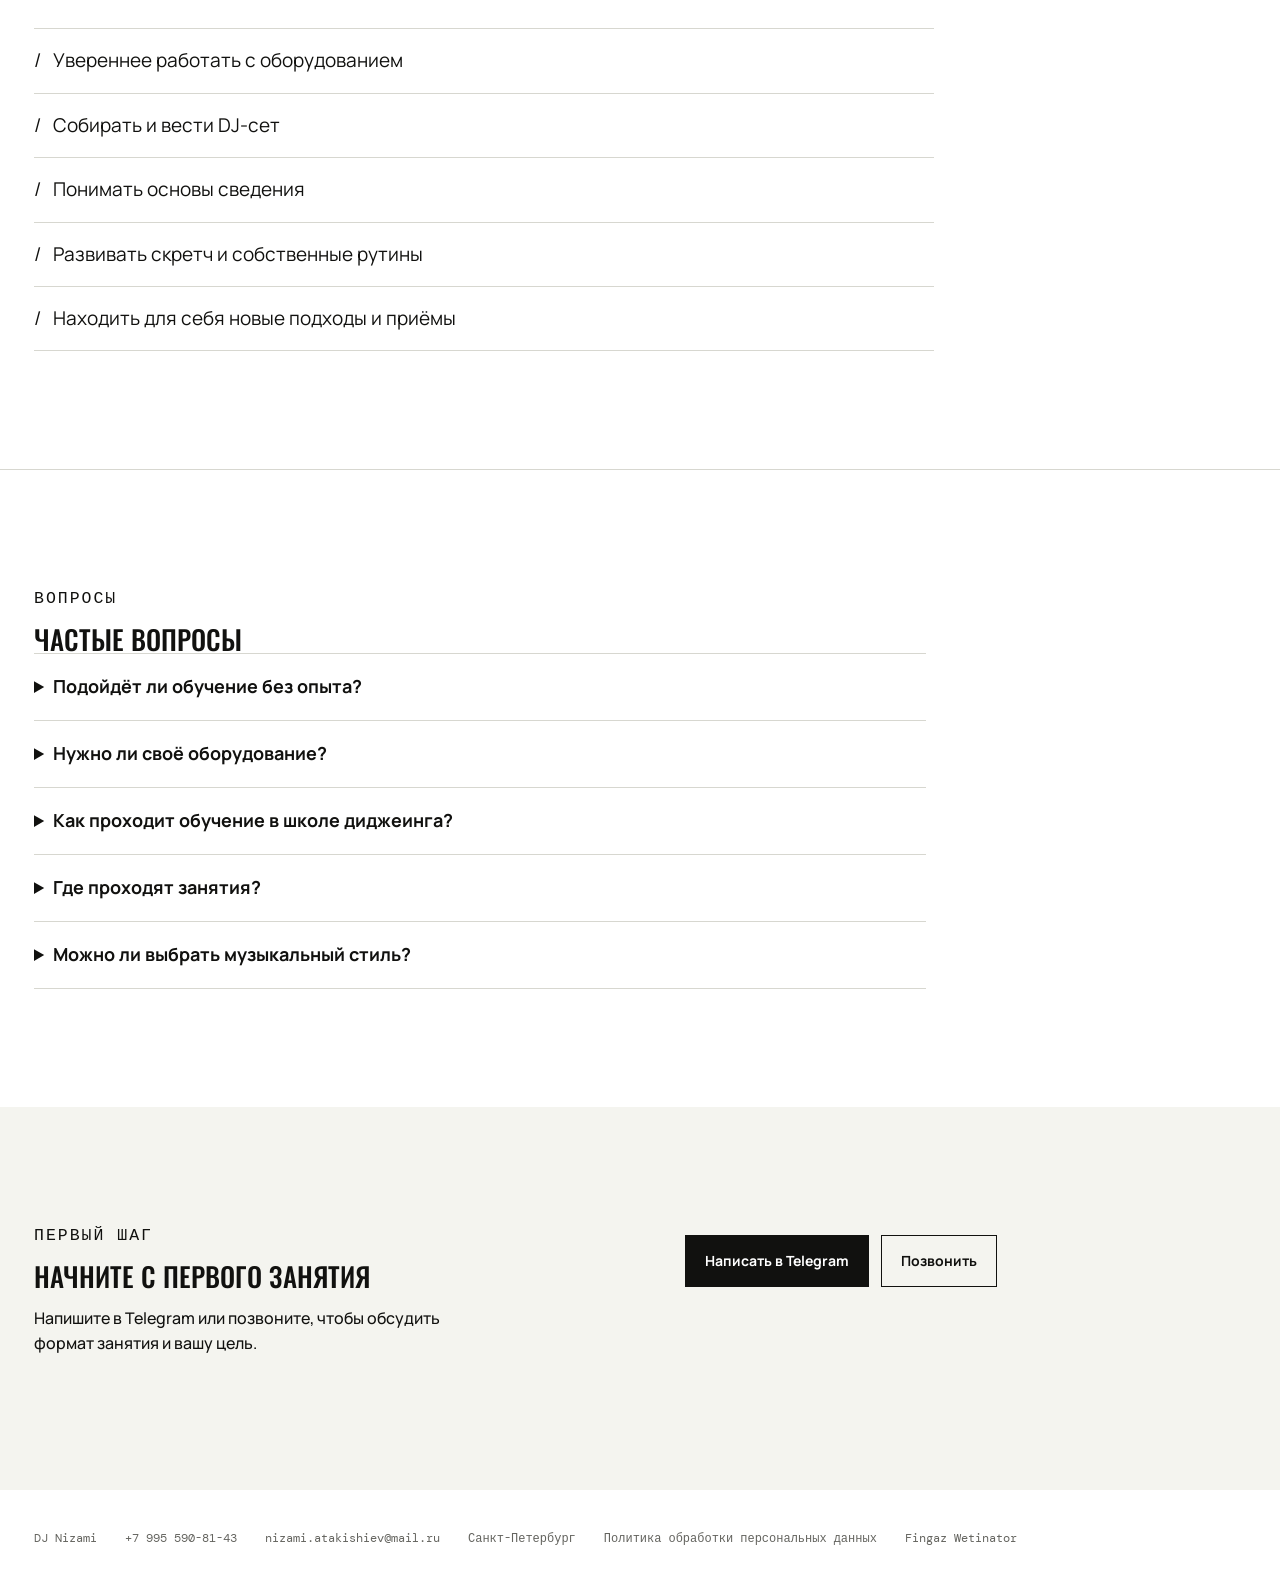
==== commit 8f2e5b86: "Remove Loudness Adapter footer link" ====
--- a/index.html
+++ b/index.html
@@ -223,9 +223,9 @@
     </section>
   </main>
 
-  <footer><span>DJ Nizami</span><a href="tel:+79955908143">+7 995 590-81-43</a><a href="mailto:nizami.atakishiev@mail.ru">nizami.atakishiev@mail.ru</a><span>Санкт-Петербург</span><a href="privacy.html">Политика обработки персональных данных</a><a href="https://loudnessadapter.ru" target="_blank" rel="noreferrer">Loudness Adapter</a><a href="https://fingaz-wetinator.ru/" target="_blank" rel="noreferrer">Fingaz Wetinator</a></footer>
+  <footer><span>DJ Nizami</span><a href="tel:+79955908143">+7 995 590-81-43</a><a href="mailto:nizami.atakishiev@mail.ru">nizami.atakishiev@mail.ru</a><span>Санкт-Петербург</span><a href="privacy.html">Политика обработки персональных данных</a><a href="https://fingaz-wetinator.ru/" target="_blank" rel="noreferrer">Fingaz Wetinator</a></footer>
   <dialog id="device-dialog"><button class="dialog-close" type="button" aria-label="Закрыть">×</button><p class="eyebrow" id="dialog-kicker"></p><h2 id="dialog-title"></h2><p id="dialog-text"></p></dialog>
   <button class="back-to-top" type="button" aria-label="Наверх" title="Наверх">↑</button>
   <script src="script.js?v=20260721-carousel-2"></script>
 </body>
-</html>+</html>
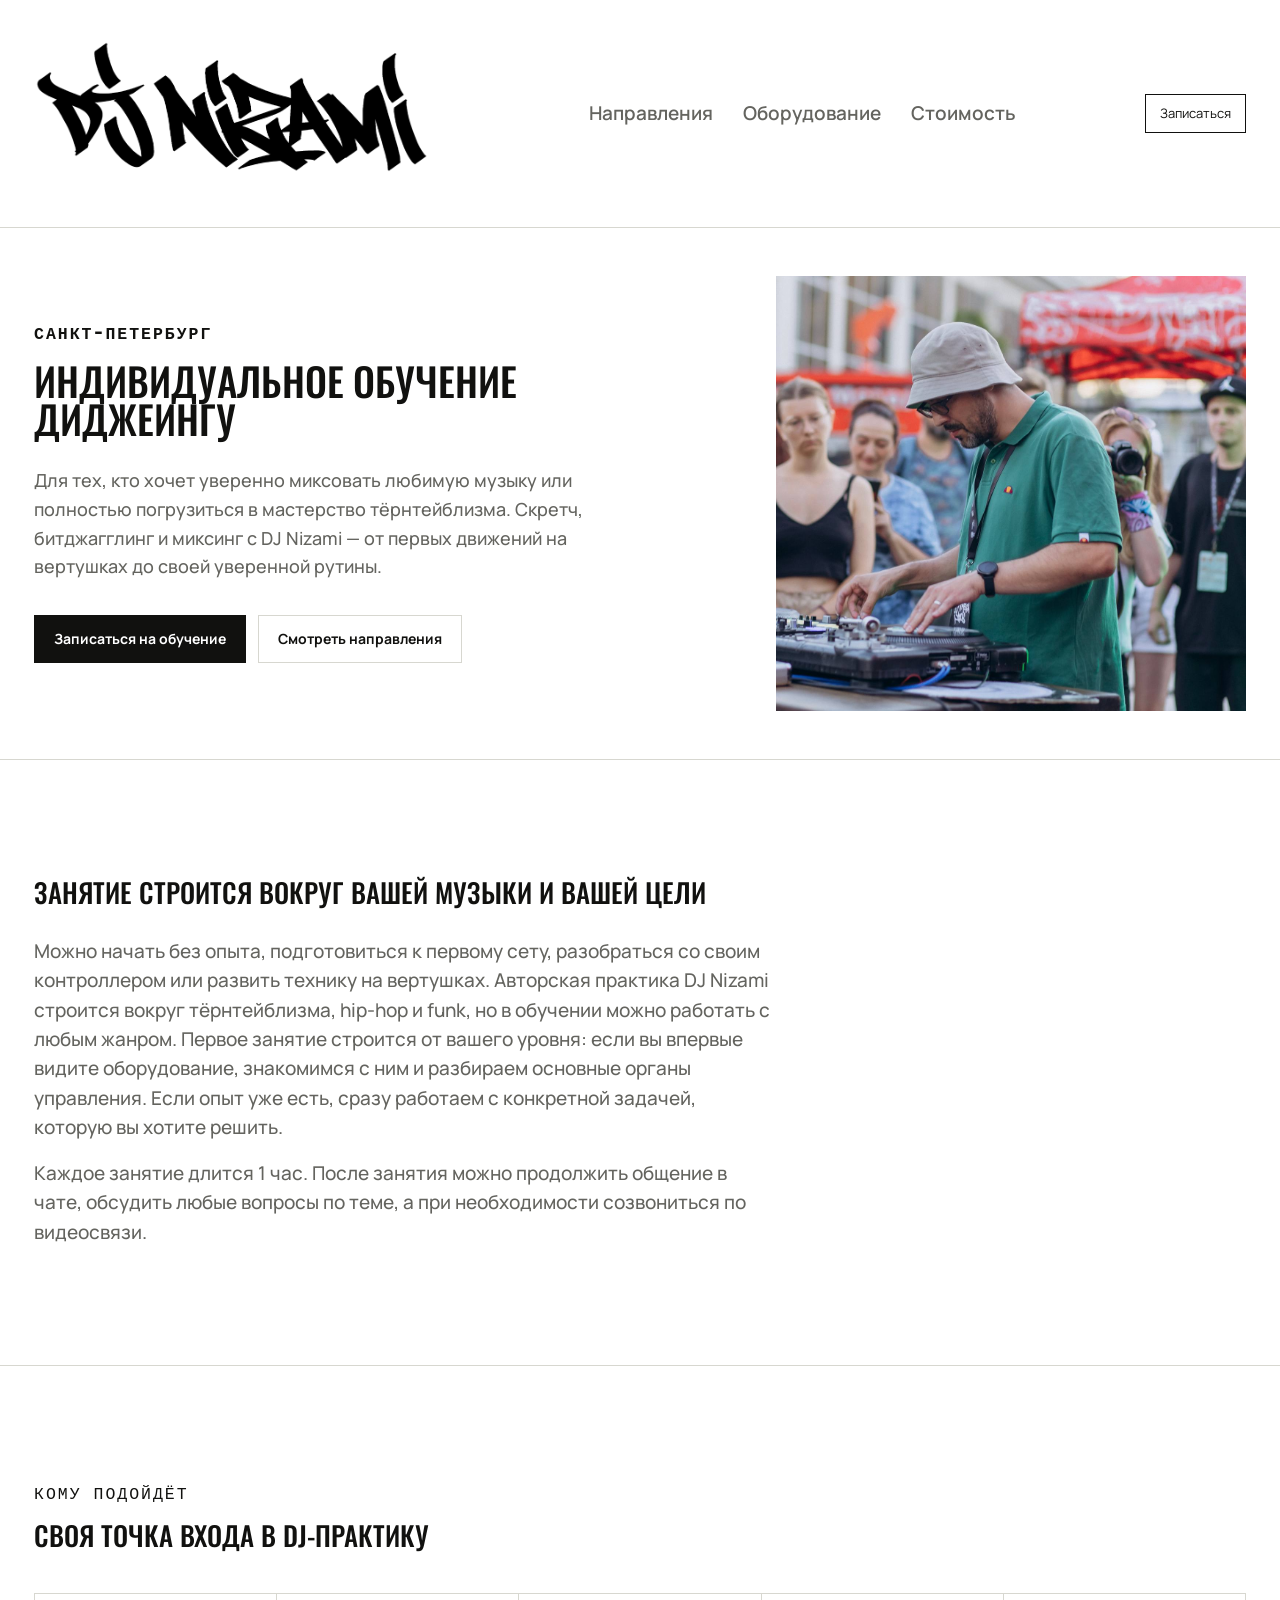
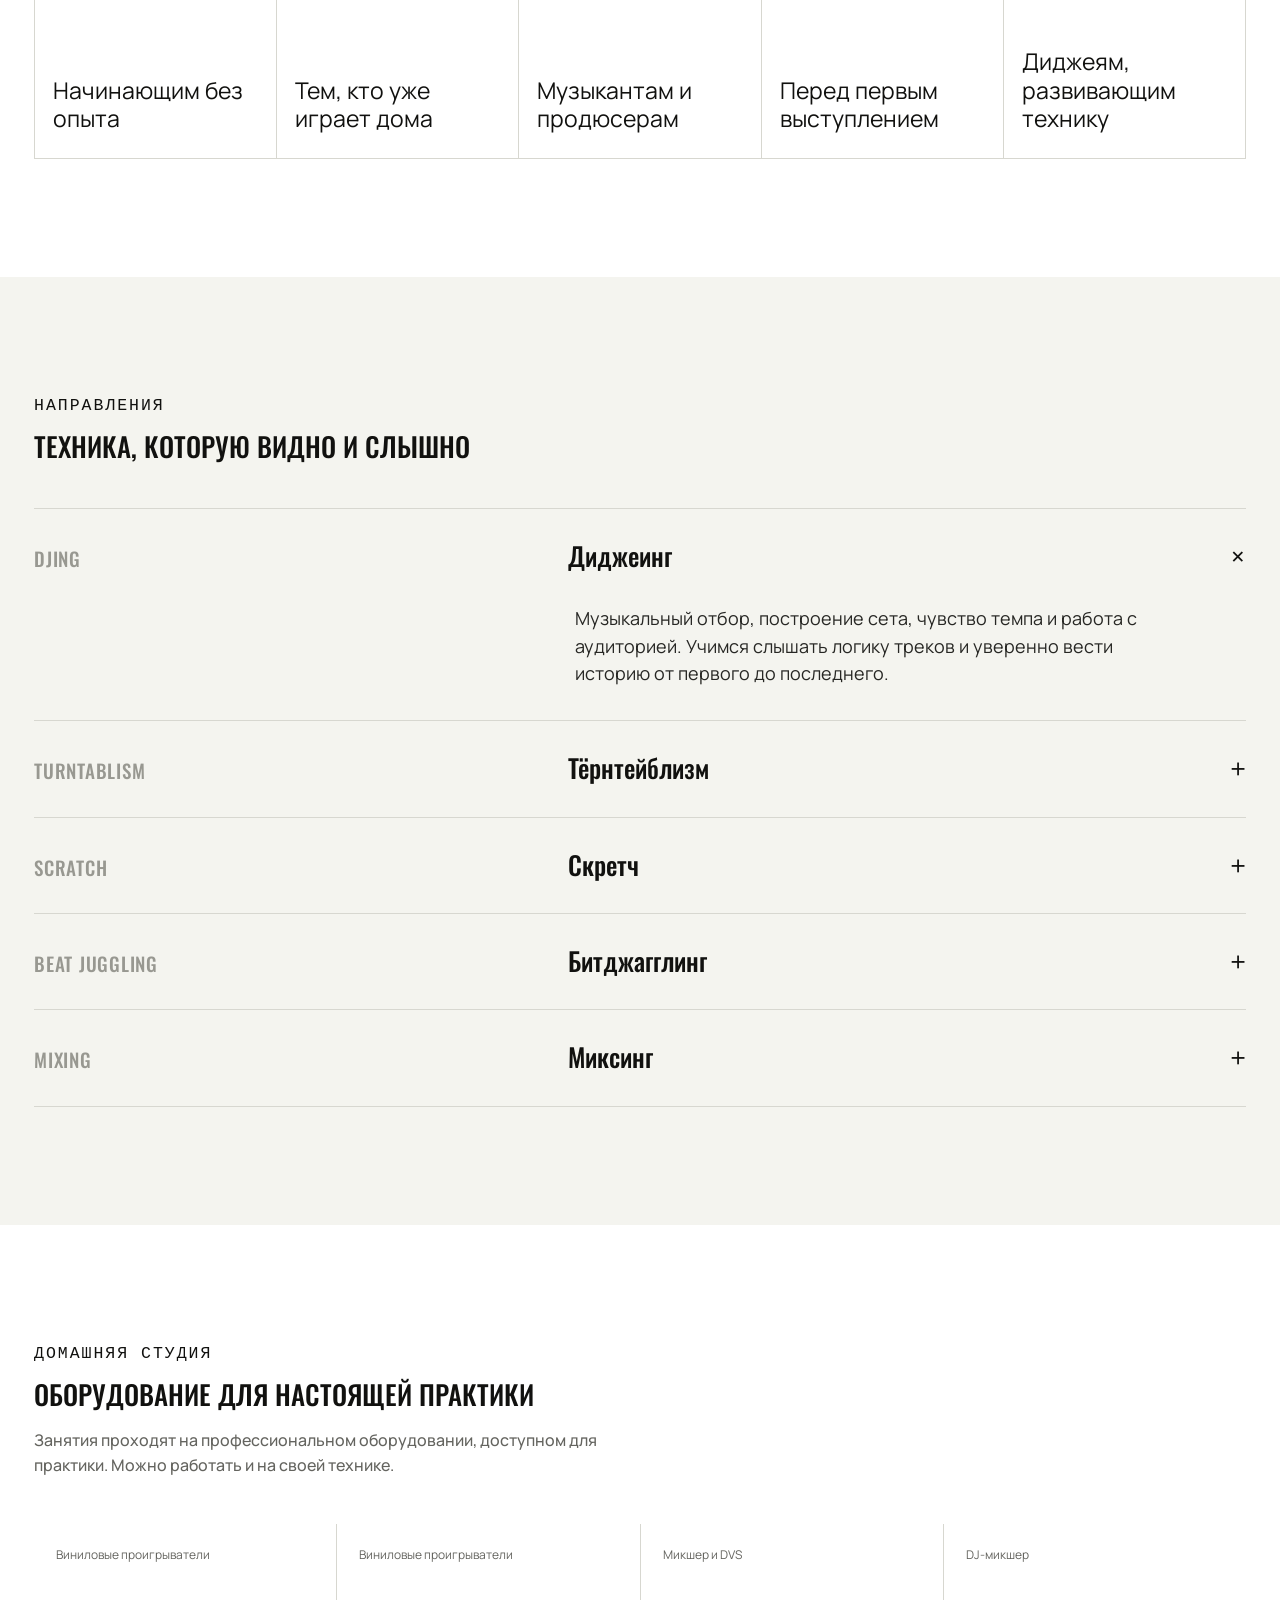
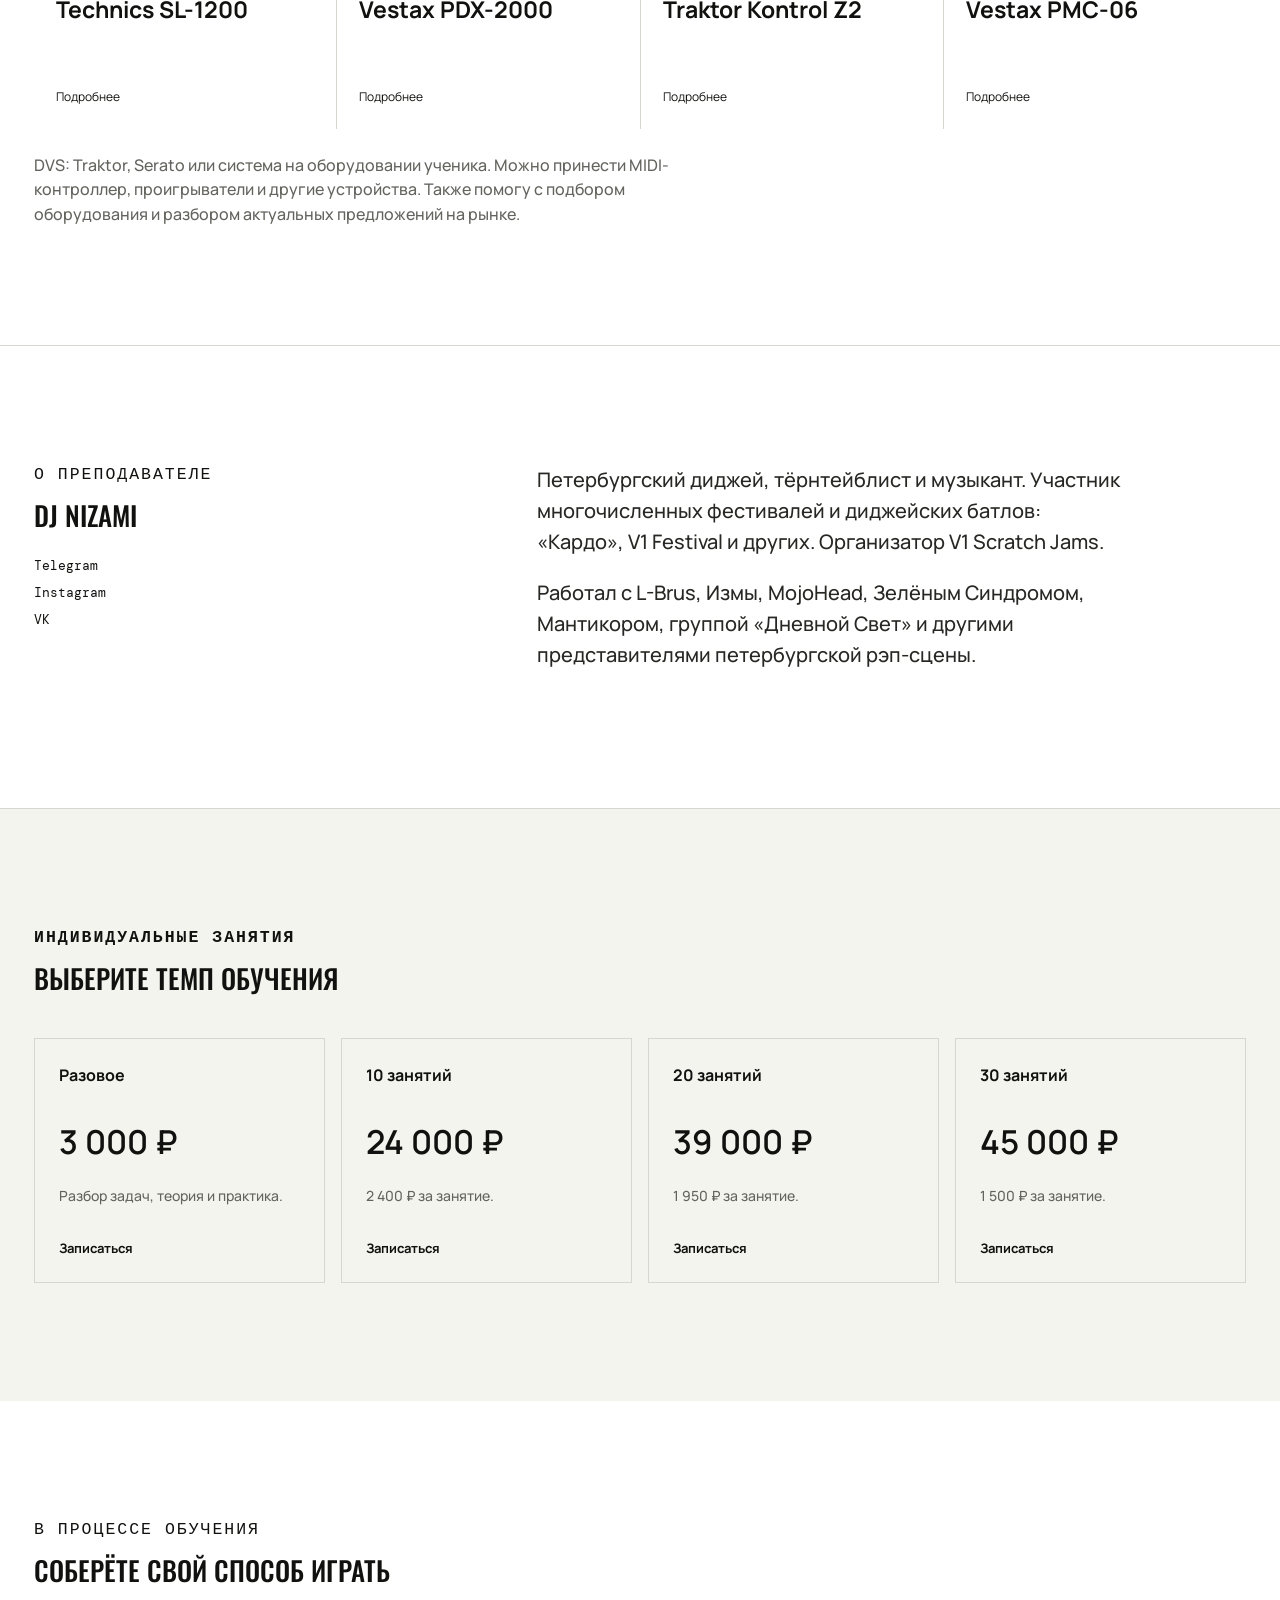
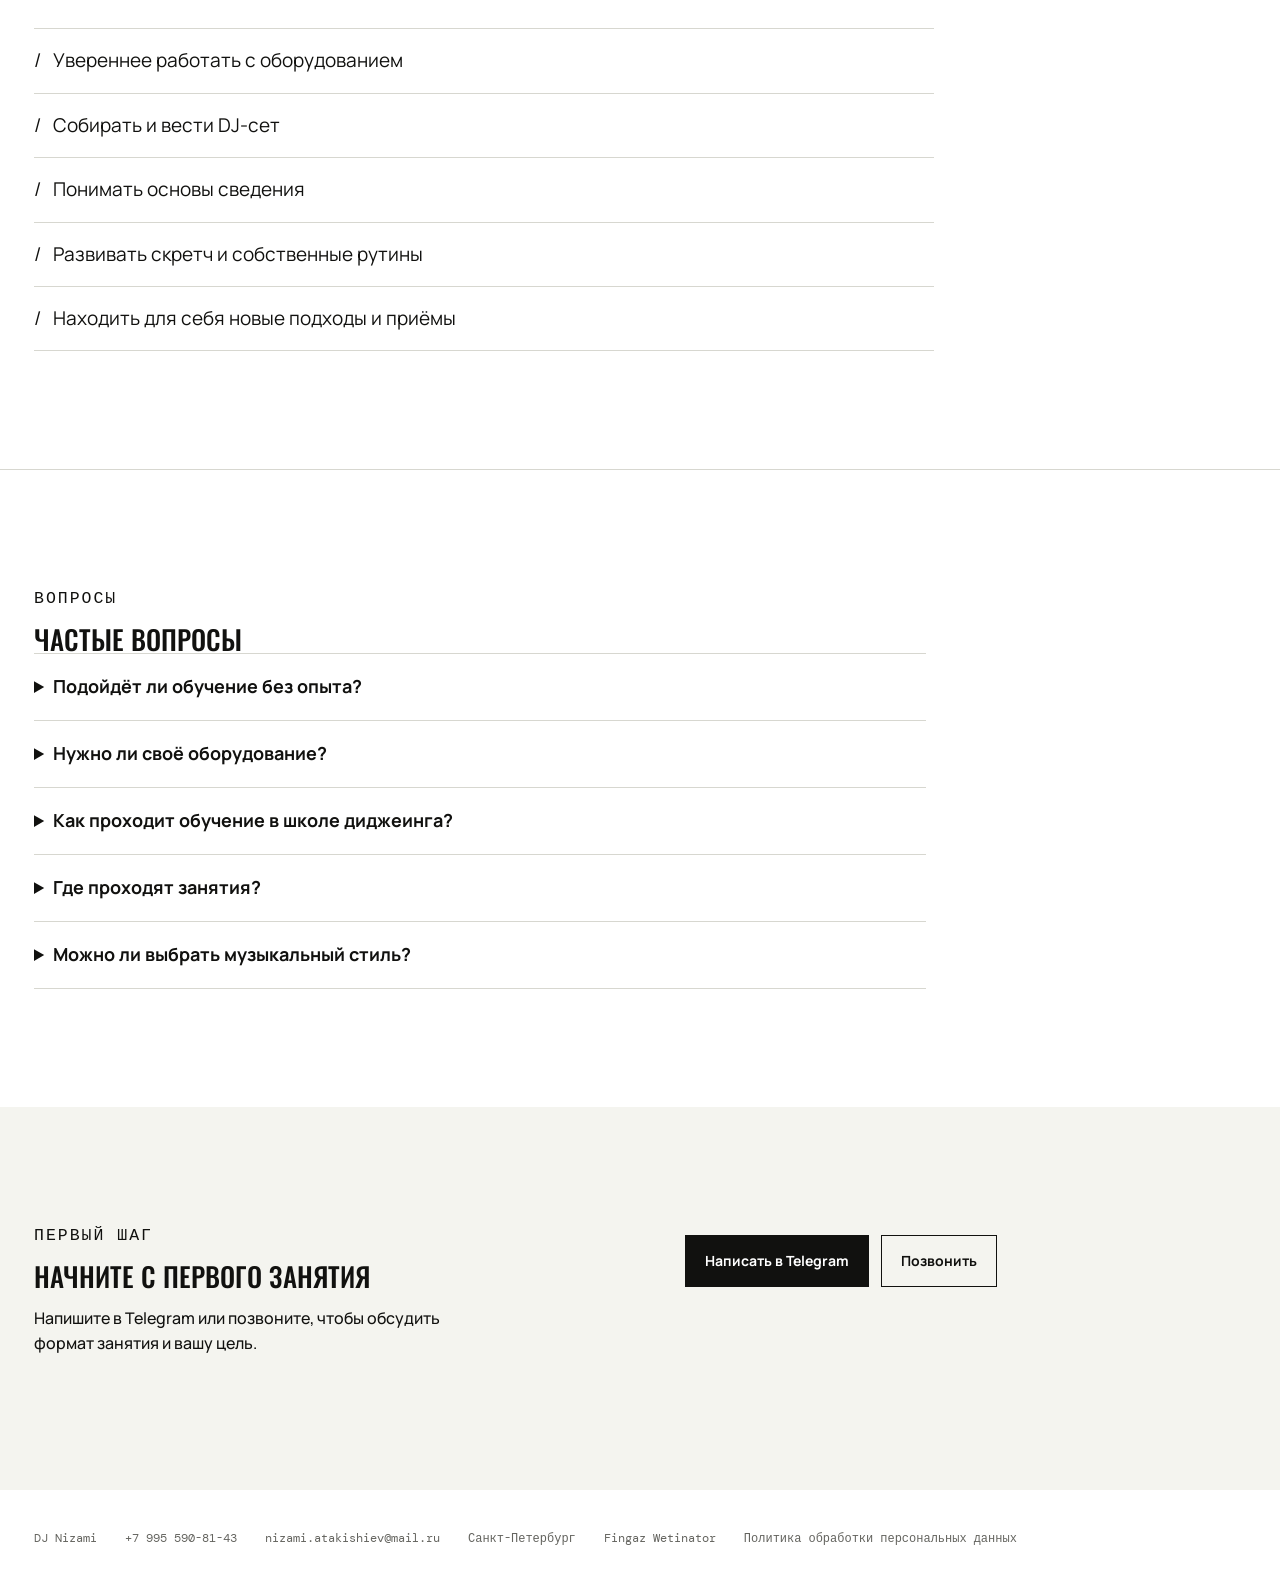
==== commit 573f2cde: "Reorder footer links" ====
--- a/index.html
+++ b/index.html
@@ -223,7 +223,7 @@
     </section>
   </main>
 
-  <footer><span>DJ Nizami</span><a href="tel:+79955908143">+7 995 590-81-43</a><a href="mailto:nizami.atakishiev@mail.ru">nizami.atakishiev@mail.ru</a><span>Санкт-Петербург</span><a href="privacy.html">Политика обработки персональных данных</a><a href="https://fingaz-wetinator.ru/" target="_blank" rel="noreferrer">Fingaz Wetinator</a></footer>
+  <footer><span>DJ Nizami</span><a href="tel:+79955908143">+7 995 590-81-43</a><a href="mailto:nizami.atakishiev@mail.ru">nizami.atakishiev@mail.ru</a><span>Санкт-Петербург</span><a href="https://fingaz-wetinator.ru/" target="_blank" rel="noreferrer">Fingaz Wetinator</a><a href="privacy.html">Политика обработки персональных данных</a></footer>
   <dialog id="device-dialog"><button class="dialog-close" type="button" aria-label="Закрыть">×</button><p class="eyebrow" id="dialog-kicker"></p><h2 id="dialog-title"></h2><p id="dialog-text"></p></dialog>
   <button class="back-to-top" type="button" aria-label="Наверх" title="Наверх">↑</button>
   <script src="script.js?v=20260721-carousel-2"></script>
